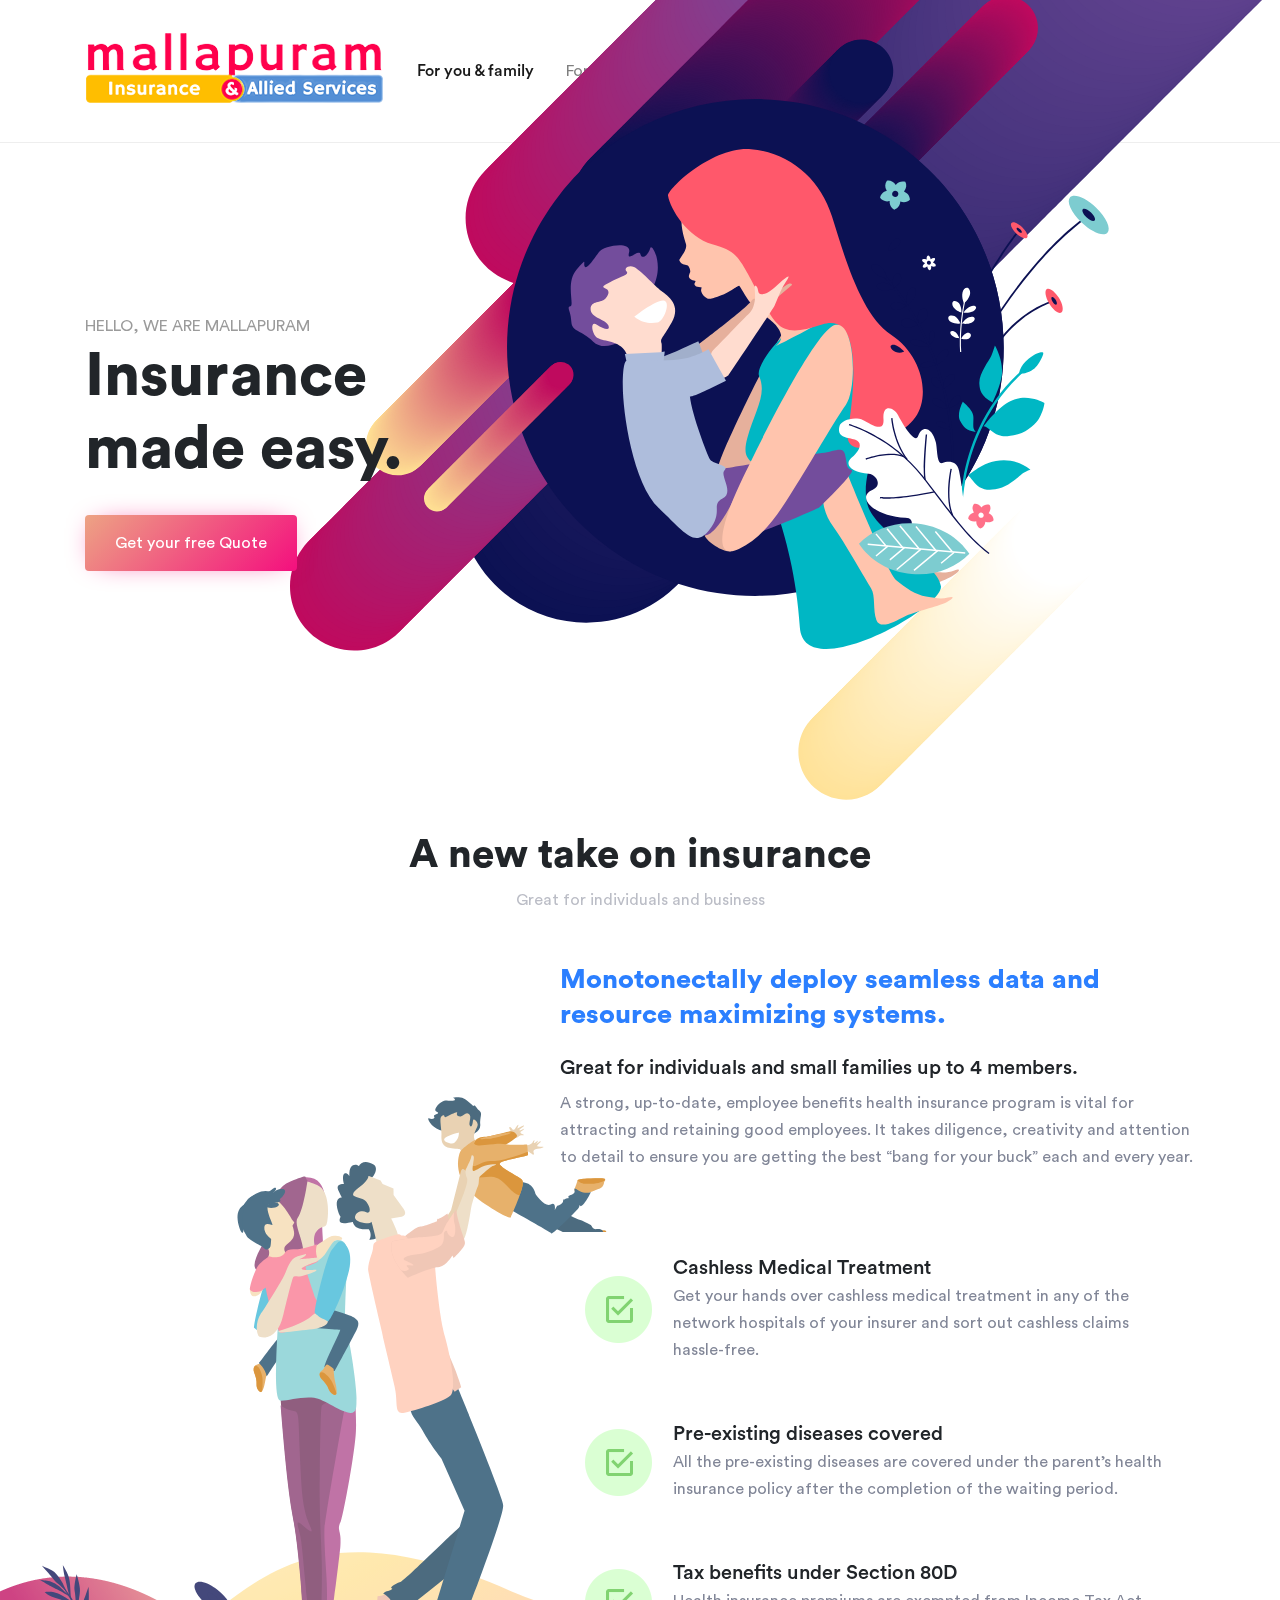
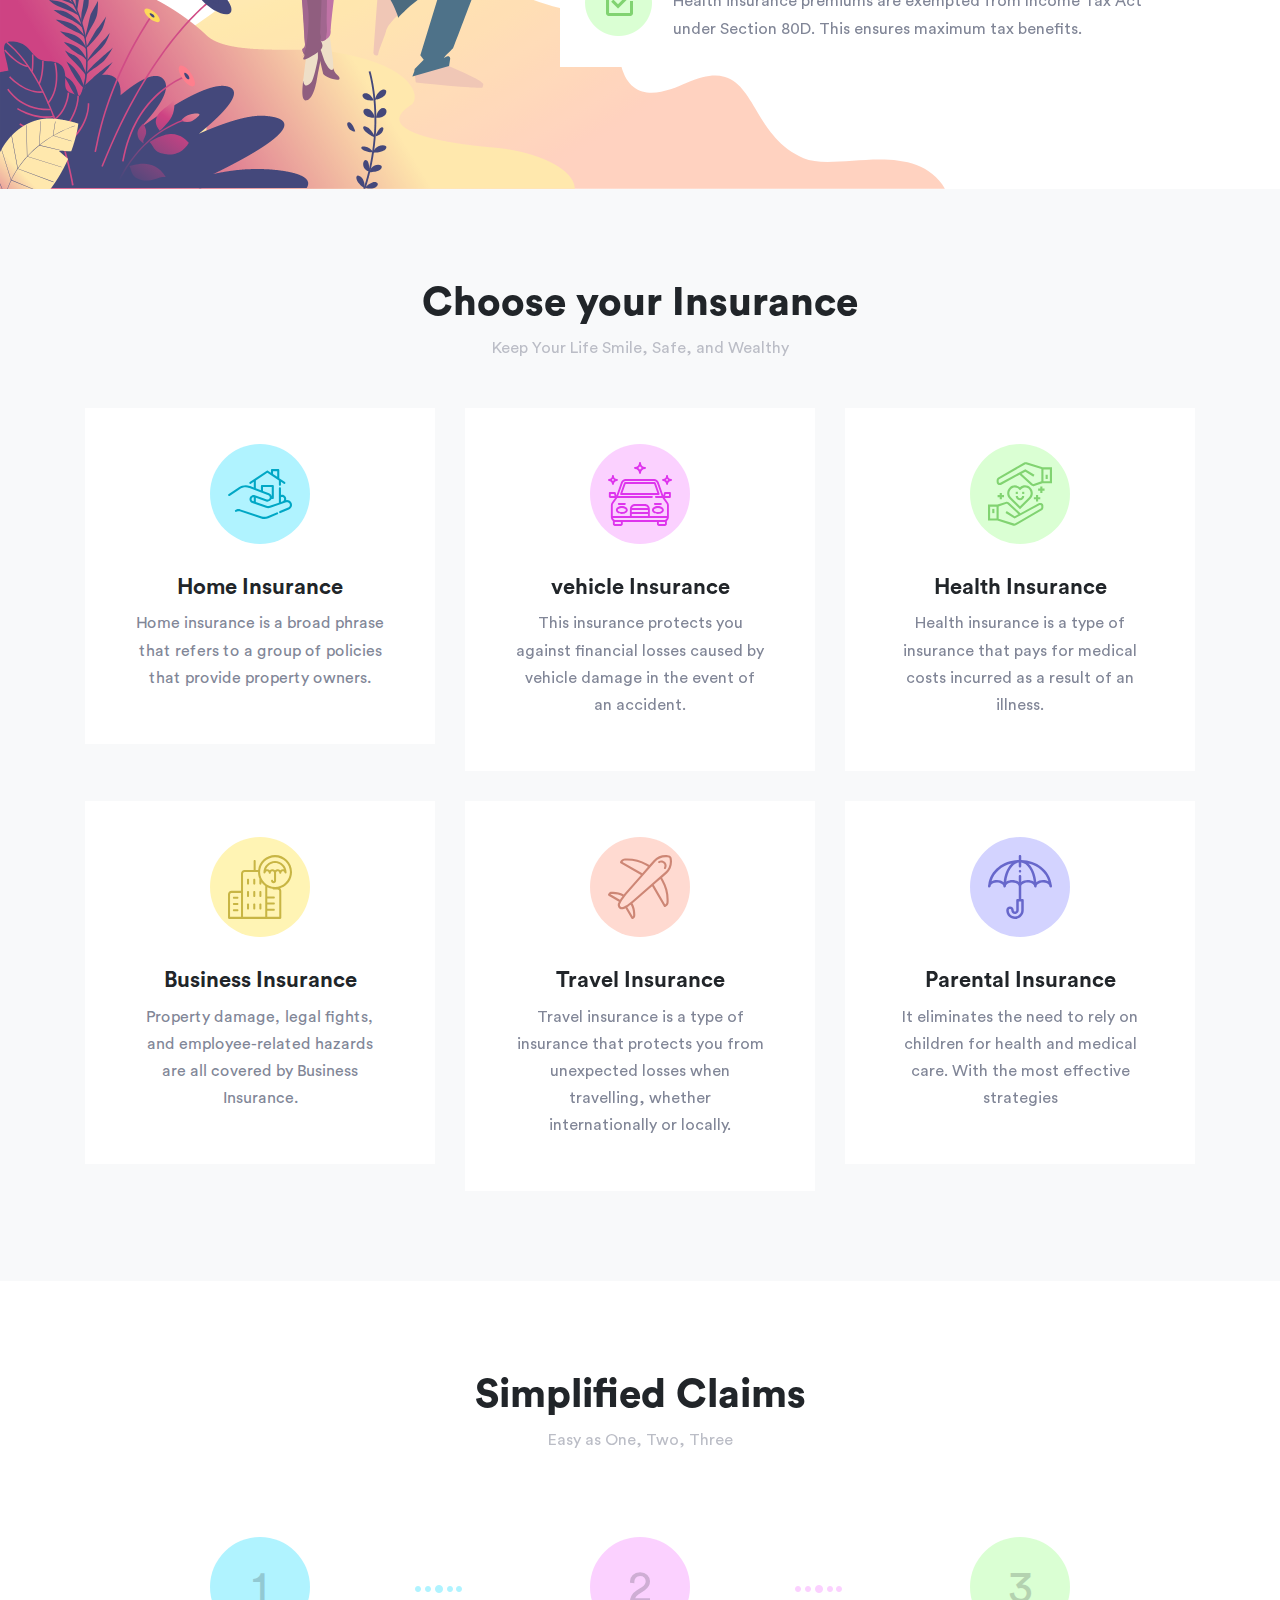
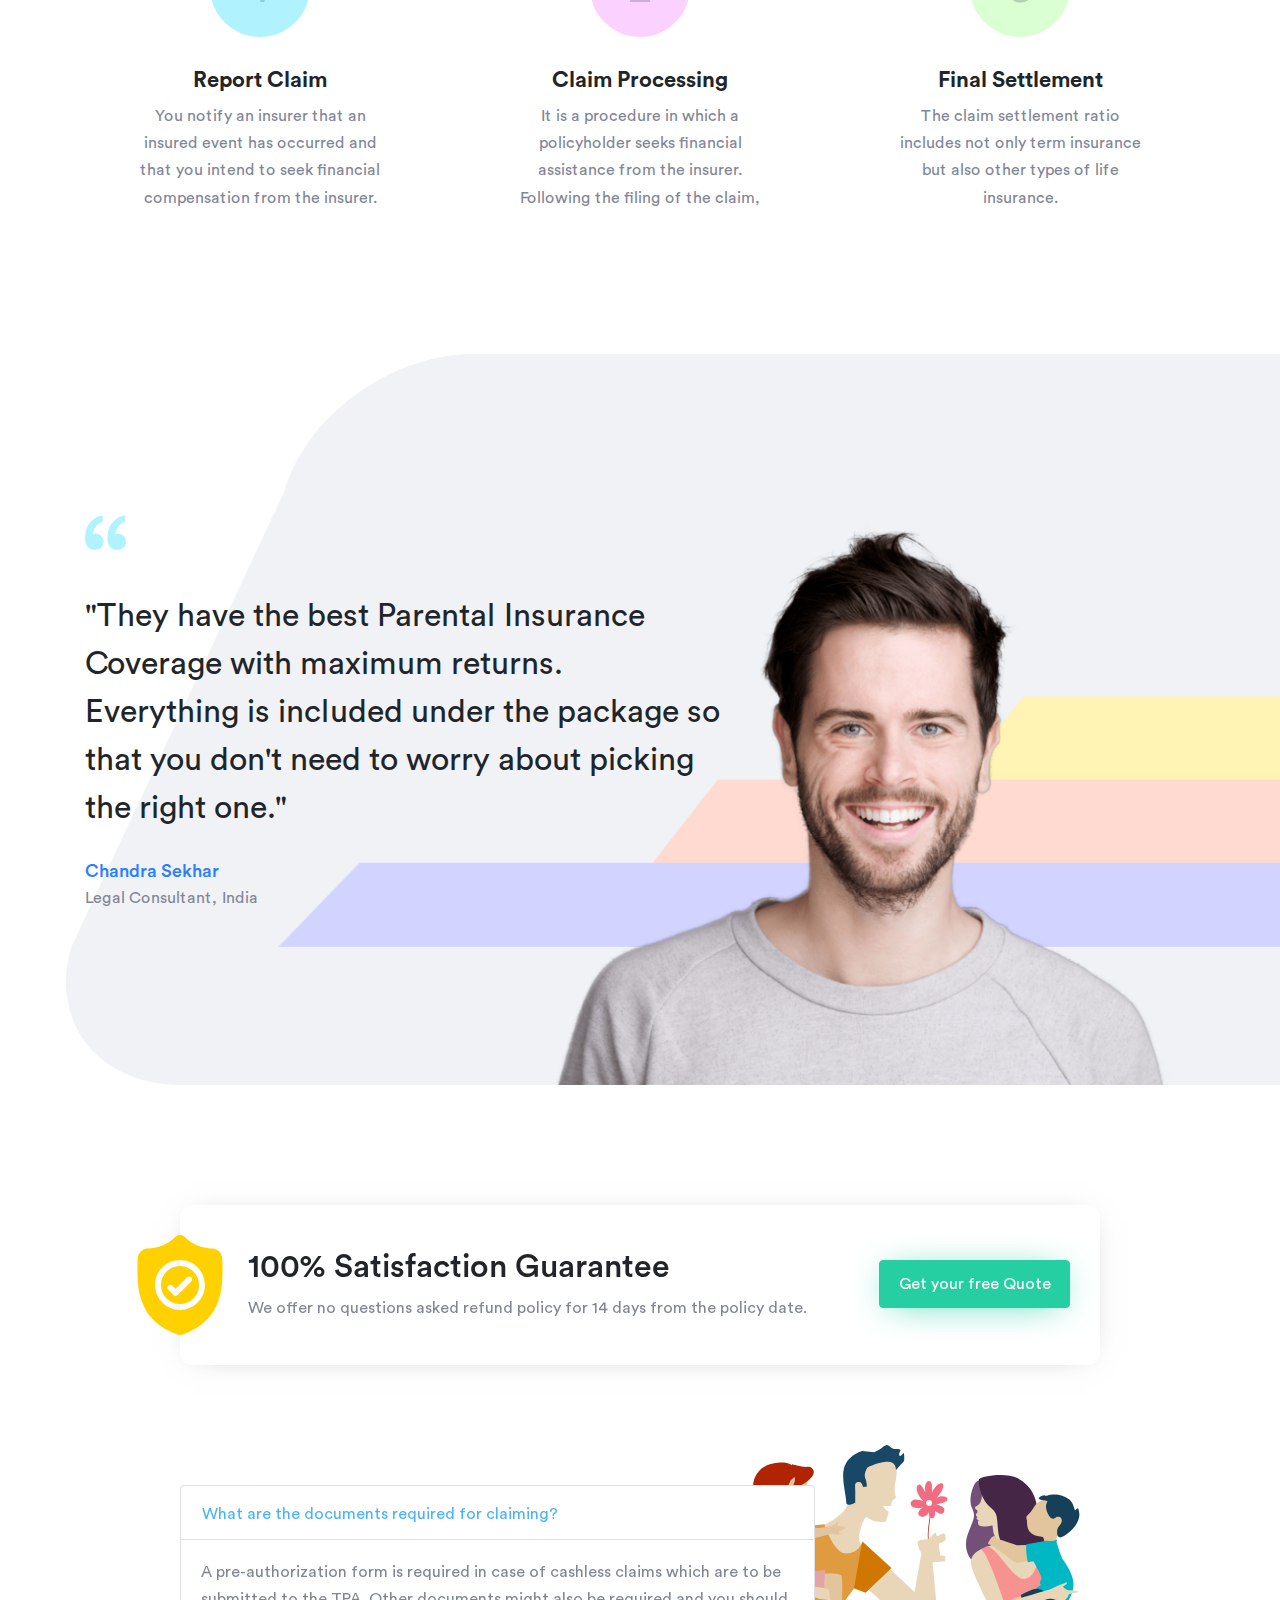
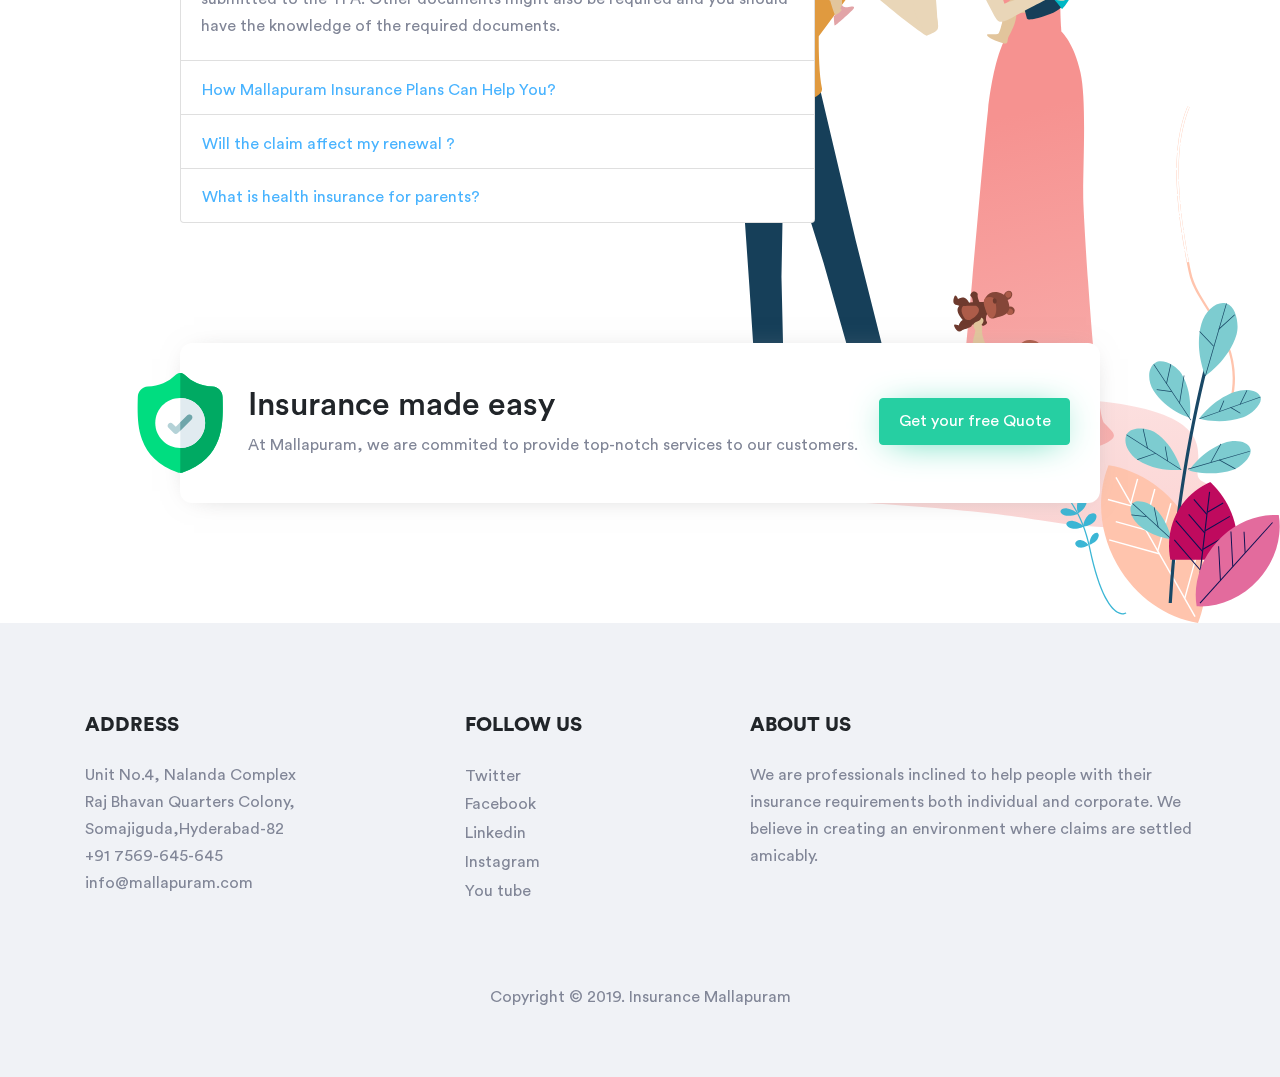
==== index.html @ 267598f4 "change the index name" ====
<!doctype html>
<html lang="en">

<head>
    <!-- Required meta tags -->
    <meta charset="utf-8">
    <meta name="viewport" content="width=device-width, initial-scale=1, shrink-to-fit=no">
    <title>mallapuram Insurance & Allied Services</title>
    <!-- OpenGraph SEO meta tags -->
    <meta content="FinCorp is a Finance, marketing & Insurance Landing Page Template" name="description">
    <meta content="fincorp, landing, template, clean, minimal, light, dark, finance, marketing, insurance" name="keywords">
    <!-- <meta content="images/banner.jpg" property="og:image"> -->
    <meta content="FinCorp - Finance, marketing & Insurance Landing Page Template<" property="og:title">
    <meta content="website" property="og:type">

    <!-- Bootstrap CSS -->
    <link rel="stylesheet" href="css/bootstrap.min.css">
    <!-- Font awesome CSS -->
    <link rel="stylesheet" href="css/all.css">
    <!-- Circular-std CSS -->
    <link rel="stylesheet" href="css/circular-std.css">
    <!-- Style CSS -->
    <link rel="stylesheet" href="css/style.css">

</head>

<body>
    <!--==================== HEADER ====================-->
    <header>
        <!-- Navbar -->
        <div class="nav-menu">
            <div class="container">
                <div class="row">
                    <div class="col-md-12">
                        <nav class="navbar navbar-expand-lg navbar-light">
                            <a class="navbar-brand" href="#"><img src="images/logo.png" alt="#"></a>
                            <button class="navbar-toggler" type="button" data-toggle="collapse" data-target="#navbarSupportedContent"
                                aria-controls="navbarSupportedContent" aria-expanded="false" aria-label="Toggle navigation">
                                <i class="fas fa-bars"></i>
                                <!--  <span class="navbar-toggler-icon"></span> -->
                            </button>
                            <div class="collapse navbar-collapse" id="navbarSupportedContent">
                                <ul class="navbar-nav mr-auto">
                                    <li class="nav-item active">
                                        <a class="nav-link" href="#">For you & family <span class="sr-only">(current)</span></a>
                                    </li>
                                    <li class="nav-item">
                                        <a class="nav-link" href="#" tabindex="-1" aria-disabled="true">For
                                            Business</a>
                                    </li>
                                </ul>
                            </div>
                        </nav>
                    </div>
                </div>
            </div>
        </div>
        <div class="banner-img">
            <img src="images/banner-illustration.svg" class="img-fluid" alt="#">

            <!-- Main Title -->
            <div class="main-title">
                <div class="container">
                    <div class="row">
                        <div class="col-md-6 col-lg-5">
                            <div class="hero-title">
                                <p>Hello, We are Mallapuram</p>
                                <h1>Insurance<br>
                                    made easy.</h1>
                                <a href="#" data-toggle="modal" data-target="#contactmodal" class="btn btn-danger">Get
                                    your free Quote</a>
                            </div>
                        </div>
                    </div>
                </div>
            </div>
            <!--// Main Title -->
        </div>
        <!--// Navbar -->

        <!--  Contact Modal gsjg-->
        <div class="modal fade" id="contactmodal" tabindex="-1" role="dialog" aria-labelledby="phpcontactform"
            aria-hidden="true">
            <div class="modal-dialog modal-dialog-centered modal-dialog-zoom" role="document">
                <div class="modal-content">

                    <div class="modal-body">

                        <button type="button" class="close" data-dismiss="modal" aria-label="Close">
                            <span aria-hidden="true">×</span>
                        </button>

                        <form class="quote-form" action="php/contact.php" method="post" id="phpcontactform">
                            <h5 class="text-center mt-3 mb-4">Get a Free Quote!</h5>
                            <div class="form-group">
                                <div class="row">
                                    <div class="col-sm-6"> <input type="text" class="form-control" id="first_name" name="first_name"
                                            placeholder="First Name*" required> </div>
                                    <div class="col-sm-6"> <input type="text" class="form-control" id="last_name" name="last_name"
                                            placeholder="Last Name*" required> </div>
                                </div>
                            </div>
                            <div class="form-group">
                                <input type="email" class="form-control" id="email" name="email" placeholder="Email Address*"
                                    required>
                            </div>
                            <div class="form-group">
                                <input type="text" class="form-control" id="phone" name="phone" placeholder="Phone*"
                                    required>
                            </div>
                            <div class="form-group">
                                <input type="text" class="form-control" id="pac-input" name="address" placeholder="Address*"
                                    required>
                            </div>
                            <button type="submit" class="btn btn-danger w-100" id="js-contact-btn"><strong>
                                    Get Free Quote
                                </strong> </button>
                            <div id="js-contact-result" data-success-msg="Success, We will get back to you soon"
                                data-error-msg="Oops! Something went wrong"></div>

                        </form>


                    </div>

                </div>
            </div>
        </div>
        <!--  // Contact Modal -->
        <!--==================== NEW INSURANCE ====================-->
        <div class="space bg-image">
            <div class="container">
                <div class="row">
                    <div class="col-md-12">
                        <div class="center-title">
                            <h2>A new take on insurance</h2>
                            <p>Great for individuals and business</p>
                        </div>
                    </div>
                </div>
                <div class="row">
                    <div class="col-md-12 col-lg-7 ml-auto">
                        <div class="insurance-title_wrap">
                            <h5>Monotonectally deploy seamless data and resource maximizing systems. </h5>
                            <h6>Great for individuals and small families up to 4 members.</h6>
                            <p class="insurance-para">A strong, up-to-date, employee benefits health insurance program
                                is vital for attracting and retaining good employees. It takes diligence, creativity
                                and attention to detail to ensure you are getting the best “bang for your buck” each
                                and every year.</p>
                            <div class="insurance-type d-flex align-items-center">
                                <img src="images/tick.png" alt="#">
                                <div class="insurance-type_title">
                                    <h6>Cashless Medical Treatment</h6>
                                    <p>Get your hands over cashless medical treatment in any of the network hospitals of your insurer and sort out cashless claims hassle-free.</p>
                                </div>
                            </div>
                            <div class="insurance-type d-flex align-items-center">
                                <img src="images/tick.png" alt="#">
                                <div class="insurance-type_title">
                                    <h6>Pre-existing diseases covered</h6>
                                    <p>All the pre-existing diseases are covered under the parent’s health insurance policy after the completion of the waiting period.</p>
                                </div>
                            </div>
                            <div class="insurance-type d-flex align-items-center">
                                <img src="images/tick.png" alt="#">
                                <div class="insurance-type_title">
                                    <h6>Tax benefits under Section 80D</h6>
                                    <p>Health insurance premiums are exempted from Income Tax Act under Section 80D. This ensures maximum tax benefits.</p>
                                </div>
                            </div>
                        </div>
                    </div>
                </div>
            </div>
            <div class="banner-img-2">
                <img src="images/health-family-illustration.svg" width="978" class="img-fluid" alt="#">
            </div>
        </div>
        <!--//END NEW INSURANCE -->
    </header>
    <!--//END HEADER -->
    <!--==================== CHOOSE YOUR INSURANCE ====================-->
    <section class="space bg-light">
        <div class="container">
            <div class="row">
                <div class="col-md-12">
                    <div class="center-title">
                        <h2>Choose your Insurance</h2>
                        <p>Keep Your Life Smile, Safe, and Wealthy</p>
                    </div>
                </div>
            </div>
            <div class="row">
                <div class="col-md-6 col-lg-4">
                    <div class="item-box">
                        <div class="item-icon color1">
                            <img src="images/home-insurance.svg" class="img-fluid" alt="#">
                        </div>
                        <h6>Home Insurance</h6>
                        <p>Home insurance is a broad phrase that refers to a group of policies that provide property owners.</p>
                    </div>
                </div>
                <div class="col-md-6 col-lg-4">
                    <div class="item-box">
                        <div class="item-icon color2">
                            <img src="images/car-insurance.svg" class="img-fluid" alt="#">
                        </div>
                        <h6>vehicle Insurance</h6>
                        <p>This insurance protects you against financial losses caused by vehicle damage in the event of an accident.</p>
                    </div>
                </div>
                <div class="col-md-6 col-lg-4">
                    <div class="item-box">
                        <div class="item-icon color3">
                            <img src="images/life-insurance.svg" class="img-fluid" alt="#">
                        </div>
                        <h6>Health Insurance</h6>
                        <p>Health insurance is a type of insurance that pays for medical costs incurred as a result of an illness.</p>
                    </div>
                </div>
                <div class="col-md-6 col-lg-4">
                    <div class="item-box">
                        <div class="item-icon color4">
                            <img src="images/business-insurance.svg" class="img-fluid" alt="#">
                        </div>
                        <h6>Business Insurance</h6>
                        <p>Property damage, legal fights, and employee-related hazards are all covered by Business Insurance.</p>
                    </div>
                </div>
                <div class="col-md-6 col-lg-4">
                    <div class="item-box">
                        <div class="item-icon color5">
                            <img src="images/travel-insurance.svg" class="img-fluid" alt="#">
                        </div>
                        <h6>Travel Insurance</h6>
                        <p>Travel insurance is a type of insurance that protects you from unexpected losses when travelling, whether internationally or locally.</p>
                    </div>
                </div>
                <div class="col-md-6 col-lg-4">
                    <div class="item-box">
                        <div class="item-icon color6">
                            <img src="images/other-insurance.svg" class="img-fluid" alt="#">
                        </div>
                        <h6>Parental Insurance</h6>
                        <p>It eliminates the need to rely on children for health and medical care. With the most effective strategies</p>
                    </div>
                </div>
            </div>
        </div>
    </section>
    <!--// END CHOOSE YOUR INSURANCE -->
    <!--==================== EASY CLAIMS ====================-->
    <section class="space">
        <div class="container">
            <div class="row">
                <div class="col-md-12">
                    <div class="center-title">
                        <h2>Simplified Claims</h2>
                        <p>Easy as One, Two, Three</p>
                    </div>
                </div>
            </div>
            <div class="row">
                <div class="col-md-12 col-lg-4">
                    <div class="item-box howit-block">
                        <div class="item-icon color1">
                            <span>1</span>
                        </div>
                        <h6>Report Claim</h6>
                        <p>You notify an insurer that an insured event has occurred and that you intend to seek financial compensation from the insurer.</p>
                    </div>
                </div>
                <div class="col-md-12 col-lg-4">
                    <div class="item-box howit-block_af">
                        <div class="item-icon color2">
                            <span>2</span>
                        </div>
                        <h6>Claim Processing</h6>
                        <p>It is a procedure in which a policyholder seeks financial assistance from the insurer. Following the filing of the claim,</p>
                    </div>
                </div>
                <div class="col-md-12 col-lg-4">
                    <div class="item-box">
                        <div class="item-icon color3">
                            <span>3</span>
                        </div>
                        <h6>Final Settlement</h6>
                        <p>The claim settlement ratio includes not only term insurance but also other types of life insurance.</p>
                    </div>
                </div>
            </div>
        </div>
    </section>
    <!--// END EASY CLAIMS -->
    <!--==================== TESTIMONIAL ====================-->
    <section class="testimonial">
        <div class="container">
            <div class="row d-flex">
                <div class="col-md-12 col-lg-7 align-items-center">
                    <div class="testi-content_block">
                        <img src="images/quote.png" class="img-fluid" alt="#">
                        <h3>"They have the best Parental Insurance Coverage with maximum returns. Everything is included under the package so that you don't need to worry about picking the right one."</h3>
                        <span>Chandra Sekhar</span>
                        <p>Legal Consultant, India</p>
                    </div>
                </div>
                <!-- <div class="col-md-12 col-lg-5 align-items-baseline">
    <div class="testi-img_wrap">
        <img src="images/testi-img.png" class="img-fluid" alt="#">
    </div>
</div> -->
            </div>
        </div>
        <div class="testi-img_wrap">
            <img src="images/testi-img.png" class="img-fluid" alt="#" width="650">
        </div>
        <!-- <div class="bg-img3"><img src="images/bg-image3.png" class="img-fluid" alt="#"></div> -->
    </section>
    <!--//END TESTIMONIAL -->
    <!--==================== ADD ====================-->
    <section class="add-section clearfix">
        <div class="container">
            <div class="row justify-content-center">
                <div class="col-md-10">
                    <div class="add-box">
                        <img src="images/shield-yellow.svg" class="img-fluid shield" alt="#">
                        <div class="add-content">
                            <h3> 100% Satisfaction Guarantee</h3>
                            <p>We offer no questions asked refund policy for 14 days from the policy date.</p>
                        </div>
                        <div class="add-btn">
                            <a href="#" data-toggle="modal" data-target="#contactmodal" class="btn btn-success">Get
                                your free Quote</a>
                        </div>
                    </div>
                </div>
            </div>
        </div>
    </section>
    <!--//END ADD -->
    <!--==================== PRICING ====================-->
   <!-- <section class="pricing">
        <div class="container">
            <div class="row">
                <div class="col-md-12">
                    <div class="center-title">
                        <h2>Honest Pricing</h2>
                        <p>Simple & honest pricing. No hidden fees. </p>
                    </div>
                </div>
            </div>
            <div class="row pricing-wrap">
                <div class="col-md-4">
                    <div class="row">
                        <div class="pricing-block">
                            <h6 class="primary">BASIC</h6>
                            <div class="pricing-high">
                                <div class="pricing-icon color3">
                                    <h2><span>$</span>9</h2>
                                </div>
                            </div>
                            <div class="pricing-text">
                                <i class="fas fa-check"></i>
                                <p>Rapidiously strategize value</p>
                            </div>
                            <div class="pricing-text">
                                <i class="fas fa-check"></i>
                                <p>Progressively visualize leadership </p>
                            </div>
                            <div class="pricing-text">
                                <i class="fas fa-check"></i>
                                <p>Equity invested supply chains. </p>
                            </div>
                            <div class="add-btn pricing-btn_wrap">
                                <a href="#" class="btn btn-success">Choose Plan</a>
                            </div>
                        </div>
                    </div>
                </div>
                <div class="col-md-4">
                    <div class="row">
                        <div class="pricing-block pricing-block_middle">
                            <h6 class="secondary">PROFESSIONAL</h6>
                            <span class="save-price">Save 20%</span>
                            <div class="star-middle">
                                <i class="fas fa-star"></i>
                            </div>
                            <div class="pricing-high">
                                <div class="pricing-icon color7">
                                    <h2><span>$</span>19</h2>
                                </div>
                            </div>
                            <div class="pricing-text">
                                <i class="fas fa-check"></i>
                                <p>Rapidiously strategize value</p>
                            </div>
                            <div class="pricing-text">
                                <i class="fas fa-check"></i>
                                <p>Progressively visualize leadership </p>
                            </div>
                            <div class="pricing-text">
                                <i class="fas fa-check"></i>
                                <p>Equity invested supply chains</p>
                            </div>
                            <div class="pricing-text">
                                <i class="fas fa-check"></i>
                                <p>Proactively leverage</p>
                            </div>
                            <div class="add-btn pricing-btn_wrap">
                                <a href="#" class="btn btn-warning">Choose Plan</a>
                            </div>
                        </div>
                    </div>
                </div>
                <div class="col-md-4">
                    <div class="row">
                        <div class="pricing-block">
                            <h6 class="tertiary">PREMIUM</h6>
                            <div class="pricing-high">
                                <div class="pricing-icon color1">
                                    <h2><span>$</span>49</h2>
                                </div>
                            </div>
                            <div class="pricing-text">
                                <i class="fas fa-check"></i>
                                <p>Rapidiously strategize value</p>
                            </div>
                            <div class="pricing-text">
                                <i class="fas fa-check"></i>
                                <p>Progressively visualize leadership </p>
                            </div>
                            <div class="pricing-text">
                                <i class="fas fa-check"></i>
                                <p>Equity invested supply chains. </p>
                            </div>
                            <div class="add-btn pricing-btn_wrap">
                                <a href="#" class="btn btn-primary">Choose Plan</a>
                            </div>
                        </div>
                    </div>
                </div>
            </div>
            <div class="row">
                <div class="col-md-12">
                    <div class="pricing-bottom_text">
                        <p>*Prices shown per month if paid annually</p>
                    </div>
                </div>
            </div>
        </div>
        <div class="pricing-bg">
            <img src="images/bg-image4.png" class="img-fluid" alt="#">
        </div>
    </section>-->
    <!--//END PRICING -->
    <!--==================== COLLAPSE ====================-->
    <section class="collapse-set">
        <div class="container">
            <div class="row">
                <div class="col-md-10 col-lg-7 offset-md-1">
                    <div class="accordion" id="accordionExample">
                        <div class="card">
                            <div class="card-header" id="headingOne">
                                <h2 class="mb-0">
                                    <button class="btn btn-link" type="button" data-toggle="collapse" data-target="#collapseOne"
                                        aria-expanded="true" aria-controls="collapseOne">
                                        What are the documents required for claiming?
                                    </button>
                                </h2>
                            </div>
                            <div id="collapseOne" class="collapse show" aria-labelledby="headingOne" data-parent="#accordionExample">
                                <p class="card-body">
                                    A pre-authorization form is required in case of cashless claims which are to be
                                    submitted to the TPA. Other documents might also be required and you should have
                                    the knowledge of the required documents.
                                </p>
                            </div>
                        </div>
                        <div class="card">
                            <div class="card-header" id="headingTwo">
                                <h2 class="mb-0">
                                    <button class="btn btn-link collapsed" type="button" data-toggle="collapse"
                                        data-target="#collapseTwo" aria-expanded="false" aria-controls="collapseTwo">
                                        How Mallapuram Insurance Plans Can Help You?
                                    </button>
                                </h2>
                            </div>
                            <div id="collapseTwo" class="collapse" aria-labelledby="headingTwo" data-parent="#accordionExample">
                                <p class="card-body">
                                    Choosing the Best Health Insurance Policy Benefits, creating awareness about the major challenges in Claims Processing and providing the best claim Processing Support at the time of claim., etc.
                                </p>
                            </div>
                        </div>
                        <div class="card">
                            <div class="card-header" id="headingThree">
                                <h2 class="mb-0">
                                    <button class="btn btn-link collapsed" type="button" data-toggle="collapse"
                                        data-target="#collapseThree" aria-expanded="false" aria-controls="collapseThree">
                                        Will the claim affect my renewal ?
                                    </button>
                                </h2>
                            </div>
                            <div id="collapseThree" class="collapse" aria-labelledby="headingThree" data-parent="#accordionExample">
                                <p class="card-body">
                                    In case, you file a claim for any kind of damages during the insured period at renewal, you will lose all the NCB that you have accrued over the years.
                                </p>
                            </div>
                        </div>
                        <div class="card">
                            <div class="card-header" id="headingFour">
                                <h2 class="mb-0">
                                    <button class="btn btn-link collapsed" type="button" data-toggle="collapse"
                                        data-target="#collapseFour" aria-expanded="false" aria-controls="collapseFour">
                                        What is health insurance for parents?
                                    </button>
                                </h2>
                            </div>
                            <div id="collapseFour" class="collapse" aria-labelledby="headingFour" data-parent="#accordionExample">
                                <p class="card-body">
                                    Parental Health Insurance is a separate health cover for aging parents. It comes with benefits like daycare treatment, cashless hospitalization, etc.
                                </p>
                            </div>
                        </div>
                    </div>
                </div>
            </div>
        </div>
    </section>
    <!--//END COLLAPSE -->
    <!--==================== ADD ====================-->
    <section class="add-section clearfix collapse-wrap">
        <div class="container">
            <div class="row justify-content-center">
                <div class="col-md-10">
                    <div class="add-box">
                        <img src="images/shield-green.svg" class="img-fluid shield" alt="#">
                        <div class="add-content">
                            <h3> Insurance made easy</h3>
                            <p>At Mallapuram, we are commited to provide top-notch services to our customers.</p>
                        </div>
                        <div class="add-btn">
                            <a href="#" data-toggle="modal" data-target="#contactmodal" class="btn btn-success">Get
                                your free Quote</a>
                        </div>
                    </div>
                </div>
            </div>
        </div>
        <div class="pricing-bg02">
            <img src="images/family-illustration.svg" width="569" class="img-fluid" alt="#">
        </div>
    </section>
    <!--//END ADD -->
    <div>
        <div class="container">
            <div class="row">
                <div class="col-md-12">
                    <div class="responsive-bg">
                        <img src="images/family-illustration.svg" width="569" class="img-fluid" alt="#">
                    </div>
                </div>
            </div>
        </div>
    </div>
    <!--==================== FOOTER ====================-->
    <footer>
        <div class="container">
            <div class="row">
                <div class="col-md-4">
                    <div class="footer-title">
                        <h6>ADDRESS</h6>
                        <p>Unit No.4, Nalanda Complex<br>
                            Raj Bhavan Quarters Colony,<br>
                            Somajiguda,Hyderabad-82<br>
                            +91 7569-645-645<br>
                            info@mallapuram.com</p>
                    </div>
                </div>
                <div class="col-md-3">
                    <div class="footer-title">
                        <h6>FOLLOW US</h6>
                        <ul>
                            <li><a href="https://twitter.com/mallapurammias">Twitter</a></li>
                            <li><a href="https://www.facebook.com/mallapuraminsurance/">Facebook</a></li>
                            <li><a href="https://www.linkedin.com/company/mallapuram-insurance-allied-services/?originalSubdomain=in">Linkedin</a></li>
                            <li><a href="https://www.instagram.com/mallapuraminsurance/">Instagram</a></li>
                            <li><a href="https://www.youtube.com/channel/UCKSyvTshKdWouoWpxbN1xrw">You tube</a></li>
                        </ul>
                    </div>
                </div>
                <div class="col-md-5">
                    <div class="footer-title">
                        <h6>ABOUT US</h6>
                        <p>We are professionals inclined to help people with their insurance requirements both individual and corporate. We believe in creating an environment where claims are settled amicably. </p>
                    </div>
                </div>
            </div>
            <div class="row">
                <div class="col-md-12">
                    <div class="copyright">
                        <p>Copyright © 2019. Insurance Mallapuram</p>
                    </div>
                </div>
            </div>
        </div>
    </footer>
    <!--//END FOOTER -->
    <!--  JavaScript -->
    <!-- jQuery first, then Popper.js, then Bootstrap JS -->
    <script src="js/jquery-3.4.1.min.js"></script>
    <script src="js/popper.min.js"></script>
    <script src="js/bootstrap.min.js"></script>
    <!-- Contact js -->
    <script src="js/validate.js"></script>
    <script src="js/contact.js"></script>
</body>

</html>
---- css/circular-std.css ----
/* CircularStd @font-face kit */
@font-face {
  font-family: 'CircularStd';
  src: url('../fonts/CircularStd-Black.eot');
  src: url('../fonts/CircularStd-Black.eot?#iefix') format('embedded-opentype'), url('../fonts/CircularStd-Black.woff') format('woff'), url('../fonts/CircularStd-Black.ttf') format('truetype'), url('../fonts/CircularStd-Black.svg#bcc26993292869431e54c666aafa8fcd') format('svg');
  font-weight: 800;
  font-style: normal;
}
@font-face {
  font-family: 'CircularStd';
  src: url('../fonts/CircularStd-BlackItalic.eot');
  src: url('../fonts/CircularStd-BlackItalic.eot?#iefix') format('embedded-opentype'), url('../fonts/CircularStd-BlackItalic.woff') format('woff'), url('../fonts/CircularStd-BlackItalic.ttf') format('truetype'), url('../fonts/CircularStd-BlackItalic.svg#bcc26993292869431e54c666aafa8fcd') format('svg');
  font-weight: 800;
  font-style: italic;
}
@font-face {
  font-family: 'CircularStd';
  src: url('../fonts/CircularStd-Bold.eot');
  src: url('../fonts/CircularStd-Bold.eot?#iefix') format('embedded-opentype'), url('../fonts/CircularStd-Bold.woff') format('woff'), url('../fonts/CircularStd-Bold.ttf') format('truetype'), url('../fonts/CircularStd-Bold.svg#bcc26993292869431e54c666aafa8fcd') format('svg');
  font-weight: 600;
  font-style: normal;
}
@font-face {
  font-family: 'CircularStd';
  src: url('../fonts/CircularStd-BoldItalic.eot');
  src: url('../fonts/CircularStd-BoldItalic.eot?#iefix') format('embedded-opentype'), url('../fonts/CircularStd-BoldItalic.woff') format('woff'), url('../fonts/CircularStd-BoldItalic.ttf') format('truetype'), url('../fonts/CircularStd-BoldItalic.svg#bcc26993292869431e54c666aafa8fcd') format('svg');
  font-weight: 600;
  font-style: italic;
}
@font-face {
  font-family: 'CircularStd';
  src: url('../fonts/CircularStd-Medium.eot');
  src: url('../fonts/CircularStd-Medium.eot?#iefix') format('embedded-opentype'), url('../fonts/CircularStd-Medium.woff') format('woff'), url('../fonts/CircularStd-Medium.ttf') format('truetype'), url('../fonts/CircularStd-Medium.svg#bcc26993292869431e54c666aafa8fcd') format('svg');
  font-weight: 500;
  font-style: normal;
}
@font-face {
  font-family: 'CircularStd';
  src: url('../fonts/CircularStd-MediumItalic.eot');
  src: url('../fonts/CircularStd-MediumItalic.eot?#iefix') format('embedded-opentype'), url('../fonts/CircularStd-MediumItalic.woff') format('woff'), url('../fonts/CircularStd-MediumItalic.ttf') format('truetype'), url('../fonts/CircularStd-MediumItalic.svg#bcc26993292869431e54c666aafa8fcd') format('svg');
  font-weight: 500;
  font-style: italic;
}
@font-face {
  font-family: 'CircularStd';
  src: url('../fonts/CircularStd-Book.eot');
  src: url('../fonts/CircularStd-Book.eot?#iefix') format('embedded-opentype'), url('../fonts/CircularStd-Book.woff') format('woff'), url('../fonts/CircularStd-Book.ttf') format('truetype'), url('../fonts/CircularStd-Book.svg#bcc26993292869431e54c666aafa8fcd') format('svg');
  font-weight: 400;
  font-style: normal;
}
@font-face {
  font-family: 'CircularStd';
  src: url('../fonts/CircularStd-BookItalic.eot');
  src: url('../fonts/CircularStd-BookItalic.eot?#iefix') format('embedded-opentype'), url('../fonts/CircularStd-BookItalic.woff') format('woff'), url('../fonts/CircularStd-BookItalic.ttf') format('truetype'), url('../fonts/CircularStd-BookItalic.svg#bcc26993292869431e54c666aafa8fcd') format('svg');
  font-weight: 400;
  font-style: italic;
}
---- css/style.css ----
@charset "UTF-8";
/*!

Style   : FinCorp CSS
Version : 1.0
Author  : Surjith S M
URI     : http://themeforest.net/user/surjithctly

Copyright © All rights Reserved
Surjith S M / @surjithctly


TABLE OF CONTENTS
------------------------------

    • Global Styles
    • Header
    • Overview
    • Features
    • How to Steps
    • Testimonials
    • Pricing
    • FAQ
    • Footer
        
---------------------------------------------------
Note:  If possible, Please edit the SASS Files and
        use a compiling tool to generate this css.
---------------------------------------------------
*/
/* ==========================================================================
   Global Styles
   ========================================================================== */
body {
  font-family: CircularStd; }

h1 {
  font-size: 61px;
  font-weight: 700; }

h2 {
  font-size: 40px;
  font-weight: 700; }

h3 {
  font-size: 32px; }

h4 {
  font-size: 30px; }

h5 {
  font-size: 27px; }

p {
  font-size: 16px;
  color: #818697;
  line-height: 1.7; }

@media (max-width: 992px) {
  h1 {
    font-size: 50px;
    line-height: 1.1; }
  h2 {
    font-size: 35px;
    line-height: 1; }
  h3 {
    font-size: 28px; }
  h4 {
    font-size: 25px; }
  h5 {
    font-size: 20px; }
  p {
    line-height: 1.5; } }

.space {
  padding: 90px 0; }
  @media (max-width: 992px) {
    .space {
      padding: 40px 0; } }

.form-control {
  height: calc(2em + .75rem + 2px); }

.alert {
  padding: 0.55rem 1.25rem; }

.alert-success {
  background-color: #e2ffe9;
  border-color: #d3ffdd; }

.alert-danger {
  background-color: #fff1f2;
  border-color: #f3dee0; }

/* ==========================================================================
   Header
   ========================================================================== */
header {
  position: relative;
  overflow: hidden; }

.nav-menu {
  border-bottom: 1px solid #eee; }
  @media (max-width: 992px) {
    .nav-menu {
      border-bottom: 0; } }

.navbar {
  padding: 1rem 0; }

.navbar-light .navbar-nav .active > .nav-link {
  font-weight: 500; }

.main-title {
  position: relative;
  padding: 80px 0;
  z-index: 10; }
  @media (max-width: 992px) {
    .main-title {
      padding: 0;
      margin-top: -300px; } }

.main-title__alt {
  position: relative;
  padding: 80px 0;
  z-index: 10; }
  @media (max-width: 992px) {
    .main-title__alt {
      padding: 20px 0; } }

.header__bg {
  background: url("../images/insurance-header-bg.svg") right top no-repeat;
  background-size: contain;
  background-position: calc(50% + 300px) 50%; }
  @media (max-width: 1200px) {
    .header__bg {
      background-position: calc(50% + 200px) 50%; } }
  @media (max-width: 768px) {
    .header__bg {
      background: none; } }

.hero-title {
  padding: 90px 0;
  z-index: 999; }
  @media (max-width: 1200px) {
    .hero-title {
      padding: 0; } }
  .hero-title p {
    color: #9b9b9b;
    text-transform: uppercase;
    margin: 0; }

.banner-img img {
  position: relative;
  top: -280px;
  right: -50px;
  z-index: 0;
  text-align: right;
  min-width: 150%;
  max-height: 700px;
  z-index: -1; }
  @media (min-width: 992px) {
    .banner-img img {
      position: absolute;
      top: -260px;
      right: -190px;
      min-width: inherit;
      max-height: 900px;
      z-index: 0; } }
  @media (min-width: 1200px) {
    .banner-img img {
      top: -300px;
      right: -100px;
      max-height: 1100px; } }

.btn-danger {
  padding: 16px 30px;
  margin: 20px 0 0;
  background: #eda384;
  background: -moz-linear-gradient(-45deg, #eda384 0%, #f40f7e 100%);
  background: -webkit-gradient(left top, right bottom, color-stop(0%, #eda384), color-stop(100%, #f40f7e));
  background: -webkit-linear-gradient(-45deg, #eda384 0%, #f40f7e 100%);
  background: -o-linear-gradient(-45deg, #eda384 0%, #f40f7e 100%);
  background: -ms-linear-gradient(-45deg, #eda384 0%, #f40f7e 100%);
  background: -webkit-linear-gradient(315deg, #eda384 0%, #f40f7e 100%);
  background: -o-linear-gradient(315deg, #eda384 0%, #f40f7e 100%);
  background: linear-gradient(135deg, #eda384 0%, #f40f7e 100%);
  filter: progid:DXImageTransform.Microsoft.gradient(startColorstr='#eda384', endColorstr='#f40f7e', GradientType=1);
  -webkit-box-shadow: 0px 0px 29px -13px #f40f7c;
  box-shadow: 0px 0px 29px -13px #f40f7c;
  border: none;
  -webkit-transition: 0.3s;
  -o-transition: 0.3s;
  transition: 0.3s; }
  .btn-danger:hover {
    background: #eda384;
    background: -moz-linear-gradient(45deg, #eda384 0%, #f40f7e 100%);
    background: -webkit-gradient(left bottom, right top, color-stop(0%, #eda384), color-stop(100%, #f40f7e));
    background: -webkit-linear-gradient(45deg, #eda384 0%, #f40f7e 100%);
    background: -o-linear-gradient(45deg, #eda384 0%, #f40f7e 100%);
    background: -ms-linear-gradient(45deg, #eda384 0%, #f40f7e 100%);
    background: linear-gradient(45deg, #eda384 0%, #f40f7e 100%);
    filter: progid:DXImageTransform.Microsoft.gradient(startColorstr='#eda384', endColorstr='#f40f7e', GradientType=1);
    -webkit-transition: 0.3s;
    -o-transition: 0.3s;
    transition: 0.3s; }
  .btn-danger:focus {
    -webkit-box-shadow: none;
    box-shadow: none; }

.navbar-light .navbar-toggler {
  color: #fff;
  z-index: 999;
  border: none; }
  .navbar-light .navbar-toggler:focus {
    outline: none; }

/* ==========================================================================
   NEW INSURANCE
   ========================================================================== */
.bg-image {
  position: relative; }

.banner-img-2 {
  position: absolute;
  bottom: 0;
  left: 0;
  z-index: -1; }
  @media (max-width: 1200px) {
    .banner-img-2 {
      width: 75%; } }
  @media (max-width: 992px) {
    .banner-img-2 {
      width: 100%; } }
  .banner-img-2 img {
    -webkit-transform: rotateY(180deg);
    transform: rotateY(180deg); }

.center-title {
  text-align: center; }
  .center-title p {
    color: #bbbdc6; }

.insurance-title_wrap {
  padding: 32px 0; }
  @media (max-width: 992px) {
    .insurance-title_wrap {
      padding: 12px 0 39rem; } }
  @media (max-width: 768px) {
    .insurance-title_wrap {
      padding: 12px 0 28rem; } }
  @media (max-width: 576px) {
    .insurance-title_wrap {
      padding: 12px 0 23rem; } }
  @media (max-width: 480px) {
    .insurance-title_wrap {
      padding: 12px 0 16rem; } }
  .insurance-title_wrap h5 {
    color: #2b7fff;
    font-weight: 700;
    margin: 0 0 24px;
    line-height: 1.3; }
  .insurance-title_wrap h6 {
    font-size: 20px;
    margin: 0 0 10px; }

.insurance-para {
  margin: 0 0 60px; }

.insurance-type {
  margin: 10px 0 0;
  background: #fff;
  padding: 24px;
  -webkit-transition: 0.3s;
  -o-transition: 0.3s;
  transition: 0.3s; }
  .insurance-type img {
    float: left; }
  .insurance-type:hover {
    -webkit-box-shadow: 0px 0px 19px -15px black;
    box-shadow: 0px 0px 19px -15px black;
    -webkit-transition: 0.3s;
    -o-transition: 0.3s;
    transition: 0.3s; }

.insurance-type_title {
  margin-left: 20px; }
  .insurance-type_title h6 {
    margin: 0 0 3px; }
  .insurance-type_title p {
    margin: 0; }

/* ==========================================================================
   CHOOSE YOUR INSURANCE
   ========================================================================== */
.item-box {
  text-align: center;
  background: #fff;
  padding: 36px 50px;
  margin: 30px 0 0; }
  .item-box h6 {
    margin: 30px 0 10px;
    font-size: 22px;
    font-weight: 600; }

.item-icon {
  padding: 18px;
  border-radius: 50%;
  width: 100px;
  height: 100px;
  display: inline-block; }
  .item-icon svg {
    width: 60px;
    height: 60px; }
  .item-icon span {
    font-size: 45px;
    opacity: 0.2; }

.color1 {
  background: #b0f3ff; }

.color2 {
  background: #fbd1ff; }

.color3 {
  background: #daffd3; }

.color4 {
  background: #fff4b4; }

.color5 {
  background: #ffdad1; }

.color6 {
  background: #d3d3ff; }

.color7 {
  background: #ffae8c;
  color: #fff; }

.primary {
  color: #26cfa2; }

.secondary {
  color: #ffae8c; }

.tertiary {
  color: #438aff; }

/* ==========================================================================
   EASY CLAIMS
   ========================================================================== */
.howit-block {
  position: relative; }
  .howit-block:after {
    position: absolute;
    content: "";
    background: url(../images/after-blue.png) no-repeat;
    width: 50px;
    height: 10px;
    right: -29px;
    top: 23%; }
    @media (max-width: 992px) {
      .howit-block:after {
        display: none; } }

.howit-block_af {
  position: relative; }
  .howit-block_af:after {
    position: absolute;
    content: "";
    background: url(../images/after-pink.png) no-repeat;
    width: 50px;
    height: 10px;
    right: -29px;
    top: 23%; }
    @media (max-width: 992px) {
      .howit-block_af:after {
        display: none; } }

/* ==========================================================================
   TESTIMONIAL
   ========================================================================== */
.testimonial {
  position: relative;
  background: url(../images/bg-image3.png) no-repeat right bottom;
  padding: 178px 0;
  z-index: -2;
  background-size: contain; }
  @media (max-width: 1400px) {
    .testimonial {
      padding: 157px 0; } }
  @media (max-width: 992px) {
    .testimonial {
      padding: 0; } }

.testi-img_wrap {
  width: 100%;
  text-align: right; }
  @media (min-width: 992px) {
    .testi-img_wrap {
      position: absolute;
      bottom: 0;
      right: 0;
      max-width: 60%; } }
  @media (min-width: 1200px) {
    .testi-img_wrap {
      max-width: 50%;
      right: 8%; } }

.bg-img3 {
  position: absolute;
  top: 0;
  right: 0;
  z-index: -1; }

.testi-content_block {
  z-index: 10; }
  .testi-content_block img {
    margin: 0 0 40px; }
  .testi-content_block h3 {
    font-weight: 400;
    line-height: 1.5;
    margin: 0 0 26px; }
    @media (max-width: 768px) {
      .testi-content_block h3 {
        font-size: 24px; } }
  .testi-content_block span {
    font-size: 18px;
    font-weight: 500;
    color: #2b7fff; }

/* ==========================================================================
   ADD
   ========================================================================== */
.add-section {
  padding: 120px 0; }
  @media (max-width: 992px) {
    .add-section {
      padding: 60px 0;
      text-align: center; } }

.add-box {
  -webkit-box-shadow: 0px 2px 28px -14px rgba(160, 158, 158, 0.75);
  box-shadow: 0px 2px 28px -14px rgba(160, 158, 158, 0.75);
  border-radius: 12px;
  padding: 30px;
  background: #fff; }

.shield {
  width: 100px;
  height: 100px;
  margin: 0 14px 0 -80px; }
  @media (max-width: 992px) {
    .shield {
      margin: 0 0 15px; } }

.add-content {
  display: inline-block;
  vertical-align: middle; }
  .add-content p {
    margin: 0; }

.add-btn {
  display: inline-block;
  float: right;
  vertical-align: middle;
  margin: 25px 0 0; }
  @media (max-width: 1200px) {
    .add-btn {
      float: none;
      margin: 0px 0 0 36px; } }
  @media (max-width: 992px) {
    .add-btn {
      margin: 15px 0 0 0; } }

.btn-success {
  background-color: #26cfa2;
  border-color: #26cfa2;
  padding: 0.675rem 1.15rem;
  -webkit-box-shadow: 0px 4px 37px -11px #26cfa2;
  box-shadow: 0px 4px 37px -11px #26cfa2; }
  .btn-success:hover {
    background-color: #1ab98f;
    border-color: #1ab98f; }
  .btn-success:focus {
    -webkit-box-shadow: none;
    box-shadow: none; }

.btn-danger {
  background-color: #ffae8c;
  border-color: #ffae8c; }
  .btn-danger:hover {
    background-color: #ffae8c;
    border-color: #ffae8c; }
  .btn-danger:focus {
    -webkit-box-shadow: none;
    box-shadow: none; }

.btn-primary {
  background-color: #2b7fff;
  border-color: #2b7fff;
  -webkit-box-shadow: 0px 4px 37px -11px #288fff !important;
  box-shadow: 0px 4px 37px -11px #288fff !important; }
  .btn-primary:hover {
    background-color: #2b7fff;
    border-color: #2b7fff; }
  .btn-primary:focus {
    -webkit-box-shadow: none;
    box-shadow: none; }

.btn-warning {
  background-color: #ffae8c;
  border-color: #ffae8c;
  -webkit-box-shadow: 0px 4px 37px -11px #ffae8c !important;
  box-shadow: 0px 4px 37px -11px #ffae8c !important;
  color: #fff; }
  .btn-warning:hover {
    background-color: #ea9b79;
    border-color: #ea9b79;
    color: #fff; }
  .btn-warning:active {
    background-color: #ea9b79 !important;
    border-color: #ea9b79 !important;
    color: #fff !important; }
  .btn-warning:focus {
    -webkit-box-shadow: none;
    box-shadow: none; }

/* ==========================================================================
   PRICING
   ========================================================================== */
.pricing {
  position: relative;
  padding: 0 0 90px; }
  @media (max-width: 992px) {
    .pricing {
      padding: 25px 0; } }

.pricing-bg {
  position: absolute;
  width: 100%;
  top: 0;
  right: 0;
  left: 0;
  bottom: 0;
  z-index: -1; }
  @media (max-width: 768px) {
    .pricing-bg {
      display: none; } }
  .pricing-bg img {
    width: 100%; }

.pricing-wrap {
  margin: 125px 0 0; }
  @media (max-width: 768px) {
    .pricing-wrap {
      margin: 30px 0 0; } }

/*
Copyright © All rights Reserved
Surjith S M / @surjithctly
*/
.pricing-block {
  background: #fff;
  text-align: center;
  width: 100%;
  padding: 30px;
  -webkit-box-shadow: 0px 0px 27px -17px rgba(158, 158, 158, 0.75);
  box-shadow: 0px 0px 27px -17px rgba(158, 158, 158, 0.75); }
  @media (max-width: 992px) {
    .pricing-block {
      padding: 33px 13px; } }
  .pricing-block h6 {
    font-size: 15px;
    letter-spacing: 2px; }
  @media (max-width: 992px) {
    .pricing-block p {
      font-size: 13px; } }

.save-price {
  background: #fff4b4;
  padding: 3px 6px;
  border-radius: 3px;
  color: #e2c16b;
  font-size: 13px; }

.pricing-high {
  text-align: center;
  background: #fff;
  padding: 36px 50px; }
  .pricing-high h6 {
    margin: 30px 0 10px;
    font-size: 22px;
    font-weight: 600; }

.pricing-icon {
  padding: 26px 0;
  border-radius: 50%;
  width: 100px;
  height: 100px;
  display: inline-block; }
  .pricing-icon h2 {
    font-size: 45px;
    opacity: 0.2;
    margin: 0; }
    .pricing-icon h2 span {
      font-size: 22px;
      vertical-align: top;
      margin: 8px 0 0;
      font-weight: 100;
      display: inline-block; }

.pricing-text {
  text-align: left; }
  .pricing-text i {
    display: inline-block;
    margin: 0 8px 0 0;
    background: #daffd3;
    border-radius: 50%;
    padding: 6px;
    color: #99ce8f;
    font-size: 12px; }
  .pricing-text p {
    display: inline-block; }

.pricing-btn_wrap {
  float: none; }

.pricing-block_middle {
  position: relative;
  -webkit-transform: scale(1.1);
  -ms-transform: scale(1.1);
  transform: scale(1.1);
  background: #fff;
  z-index: 10;
  margin: -42px 0 0;
  overflow: hidden; }
  @media (max-width: 768px) {
    .pricing-block_middle {
      margin: 25px 0;
      -webkit-transform: none;
      -ms-transform: none;
      transform: none; } }
  .pricing-block_middle h2 {
    color: #fff;
    opacity: 1; }

.pricing-bottom_text {
  text-align: center;
  margin: 55px 0 0; }
  @media (max-width: 992px) {
    .pricing-bottom_text {
      margin: 25px 0 0; } }
  .pricing-bottom_text p {
    color: #bbbdc6; }

.star-middle {
  position: absolute;
  top: 0;
  right: 0;
  padding: 27px 12px;
  background: #fdeebe;
  -webkit-transform: rotate(130deg);
  -ms-transform: rotate(130deg);
  transform: rotate(130deg);
  margin: -37px 0 0; }
  .star-middle i {
    font-size: 12px;
    color: #f6c25f;
    padding: 0 0 19px; }

@media (max-width: 1200px) {
  .collapse-set {
    padding: 0; } }

.pricing-bg02 {
  position: absolute;
  right: 0;
  bottom: 0;
  z-index: -1; }
  @media (max-width: 1200px) {
    .pricing-bg02 {
      bottom: 42%;
      width: 45%; } }
  @media (max-width: 1200px) {
    .pricing-bg02 {
      display: none; } }

@media (min-width: 992px) {
  .responsive-bg {
    display: none; } }

.card-header {
  background: none;
  padding: 0.15rem 1.25rem; }

.btn-link {
  color: #48b3ff;
  padding: 0; }

.card-body {
  margin: 0; }

.collapse-wrap {
  position: relative; }

/* ==========================================================================
   FOOTER
   ========================================================================== */
footer {
  padding: 60px 0 50px;
  background: #f0f2f6; }

.footer-title {
  margin: 30px 0 0; }
  .footer-title h6 {
    font-size: 20px;
    font-weight: 700;
    margin: 0 0 25px; }
  .footer-title ul {
    padding: 0;
    margin: 0; }
    .footer-title ul li {
      list-style: none; }
      .footer-title ul li a {
        color: #818697;
        line-height: 1.8; }

.copyright {
  text-align: center;
  padding: 70px 0 0; }

/* ==========================================================================
   HOME SECOND
   ========================================================================== */
.navbar-light .navbar-toggler_second {
  color: #000;
  z-index: 999;
  border: none; }

.navbar-expand-lg .navbar-nav .nav-link {
  padding-right: 1rem;
  padding-left: 1rem; }

.dropdown-toggle i {
  color: #2c6cd3;
  font-size: 14px;
  margin-right: 4px; }

.main-banner {
  position: absolute;
  top: 0;
  right: 12%;
  z-index: -1; }
  @media (max-width: 1600px) {
    .main-banner {
      right: 4%; } }
  @media (max-width: 1400px) {
    .main-banner {
      right: 0; } }
  @media (max-width: 1200px) {
    .main-banner {
      right: -2%;
      width: 75%; } }
  @media (max-width: 992px) {
    .main-banner {
      right: -4%;
      width: 70%; } }
  @media (max-width: 768px) {
    .main-banner {
      display: none; } }

@media (min-width: 768px) {
  .main-banner_md {
    display: none; } }

.main-banner-alt {
  position: absolute;
  right: 5%;
  top: 0; }

.bg-style {
  position: absolute;
  top: 14%;
  left: 0;
  z-index: -1; }

.bg-style2 {
  position: absolute;
  left: 0;
  bottom: 20%;
  z-index: -2; }
  @media (max-width: 1400px) {
    .bg-style2 {
      left: -15%; } }
  @media (max-width: 992px) {
    .bg-style2 {
      left: -20%;
      bottom: 6%; } }
  @media (max-width: 768px) {
    .bg-style2 {
      width: 45%;
      bottom: 2%; } }

.banner-img-3 {
  position: absolute;
  bottom: 12%;
  left: 11%;
  z-index: -1; }
  @media (max-width: 1400px) {
    .banner-img-3 {
      left: 0; } }
  @media (max-width: 1200px) {
    .banner-img-3 {
      width: 75%; } }
  @media (max-width: 992px) {
    .banner-img-3 {
      width: 100%;
      bottom: 0; } }
  @media (max-width: 768px) {
    .banner-img-3 {
      width: 65%; } }
  .banner-img-3 img {
    -webkit-transform: rotateY(180deg);
    transform: rotateY(180deg); }

.pricing-bg_secong {
  position: absolute;
  width: 100%;
  top: -14%;
  right: 0;
  left: 0;
  bottom: 0;
  z-index: -1; }

.content-wrap {
  padding: 50px 0 0; }

.content-box h5 {
  font-size: 20px; }

.content-box1 {
  padding: 0 0 50px; }
  @media (max-width: 768px) {
    .content-box1 {
      padding: 0; } }

.insurance-title_wrap2 {
  padding: 32px 0; }
  @media (max-width: 992px) {
    .insurance-title_wrap2 {
      padding: 12px 0 39rem; } }
  @media (max-width: 768px) {
    .insurance-title_wrap2 {
      padding: 12px 0 28rem; } }
  @media (max-width: 576px) {
    .insurance-title_wrap2 {
      padding: 12px 0 23rem; } }
  @media (max-width: 480px) {
    .insurance-title_wrap2 {
      padding: 12px 0 16rem; } }
  .insurance-title_wrap2 h5 {
    color: #2b7fff;
    font-weight: 700;
    margin: 0 0 24px;
    line-height: 1.3; }
  .insurance-title_wrap2 h6 {
    font-size: 20px;
    margin: 0 0 10px; }
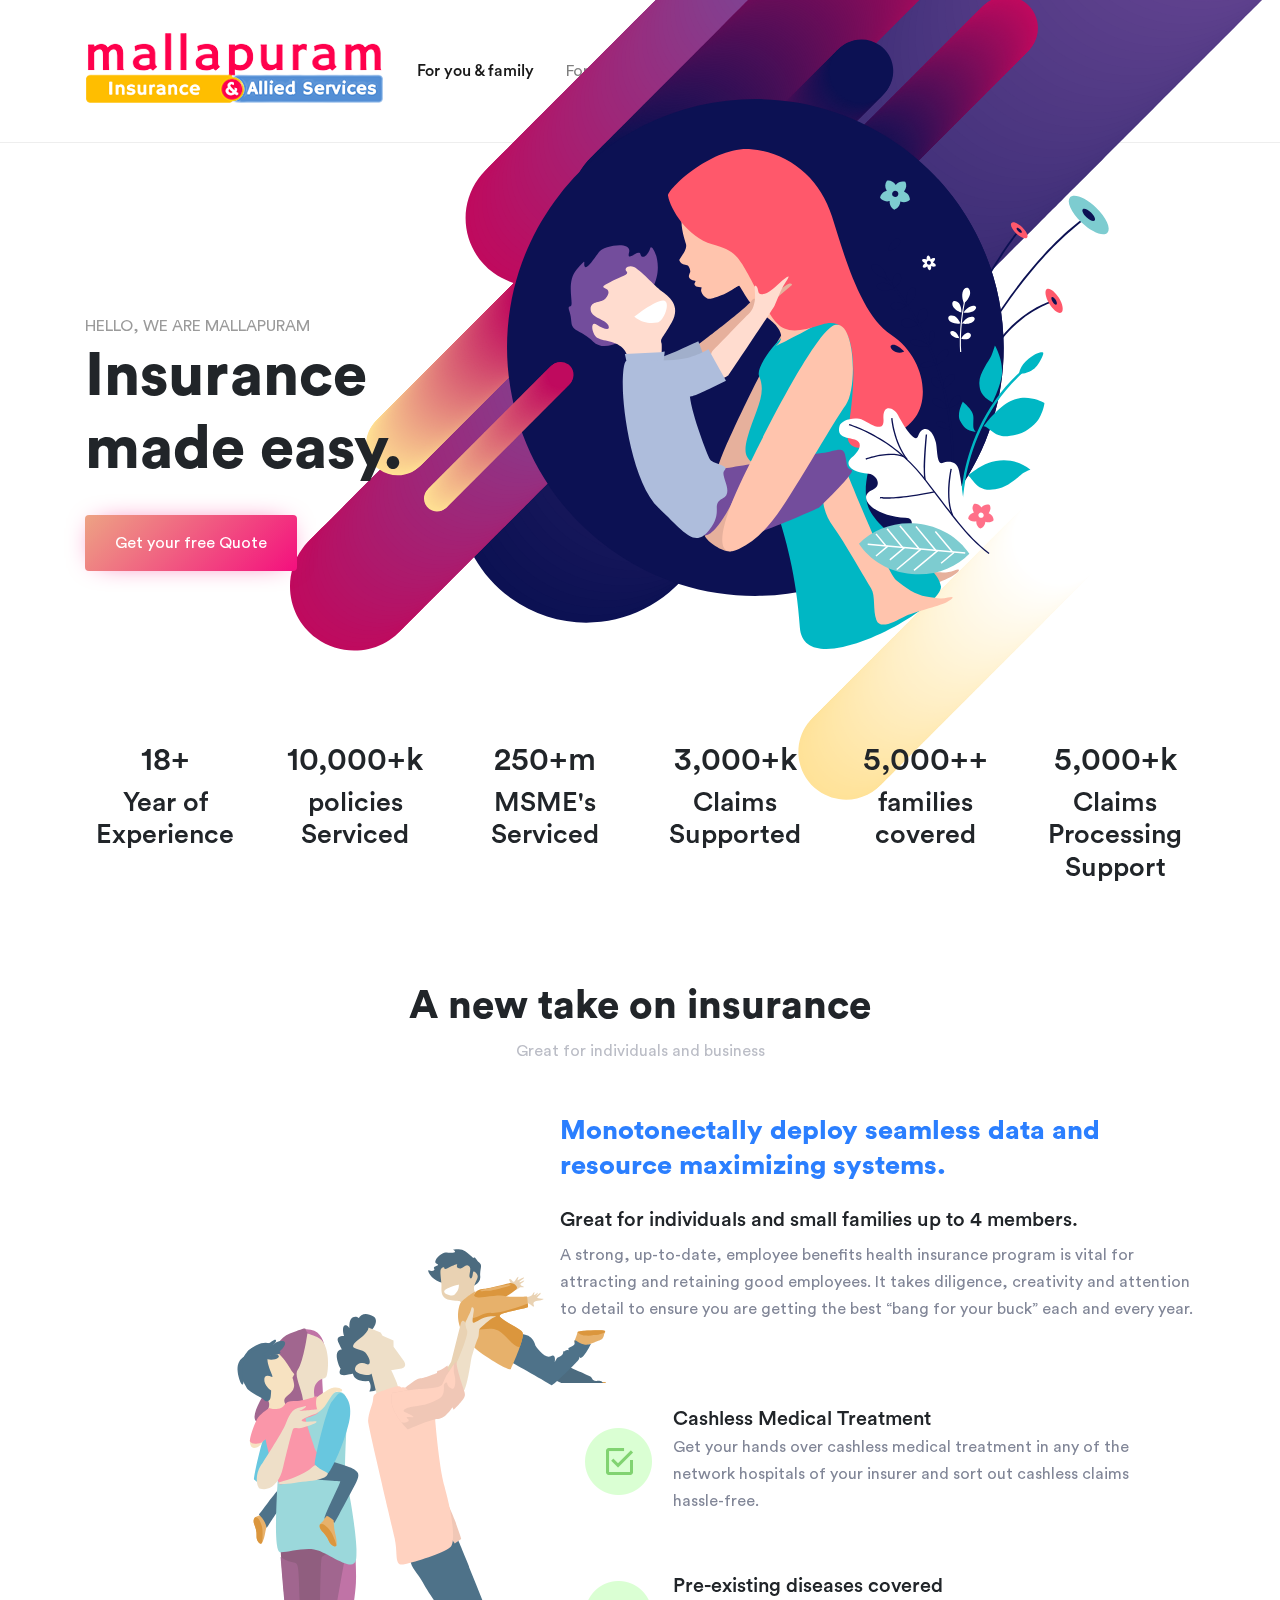
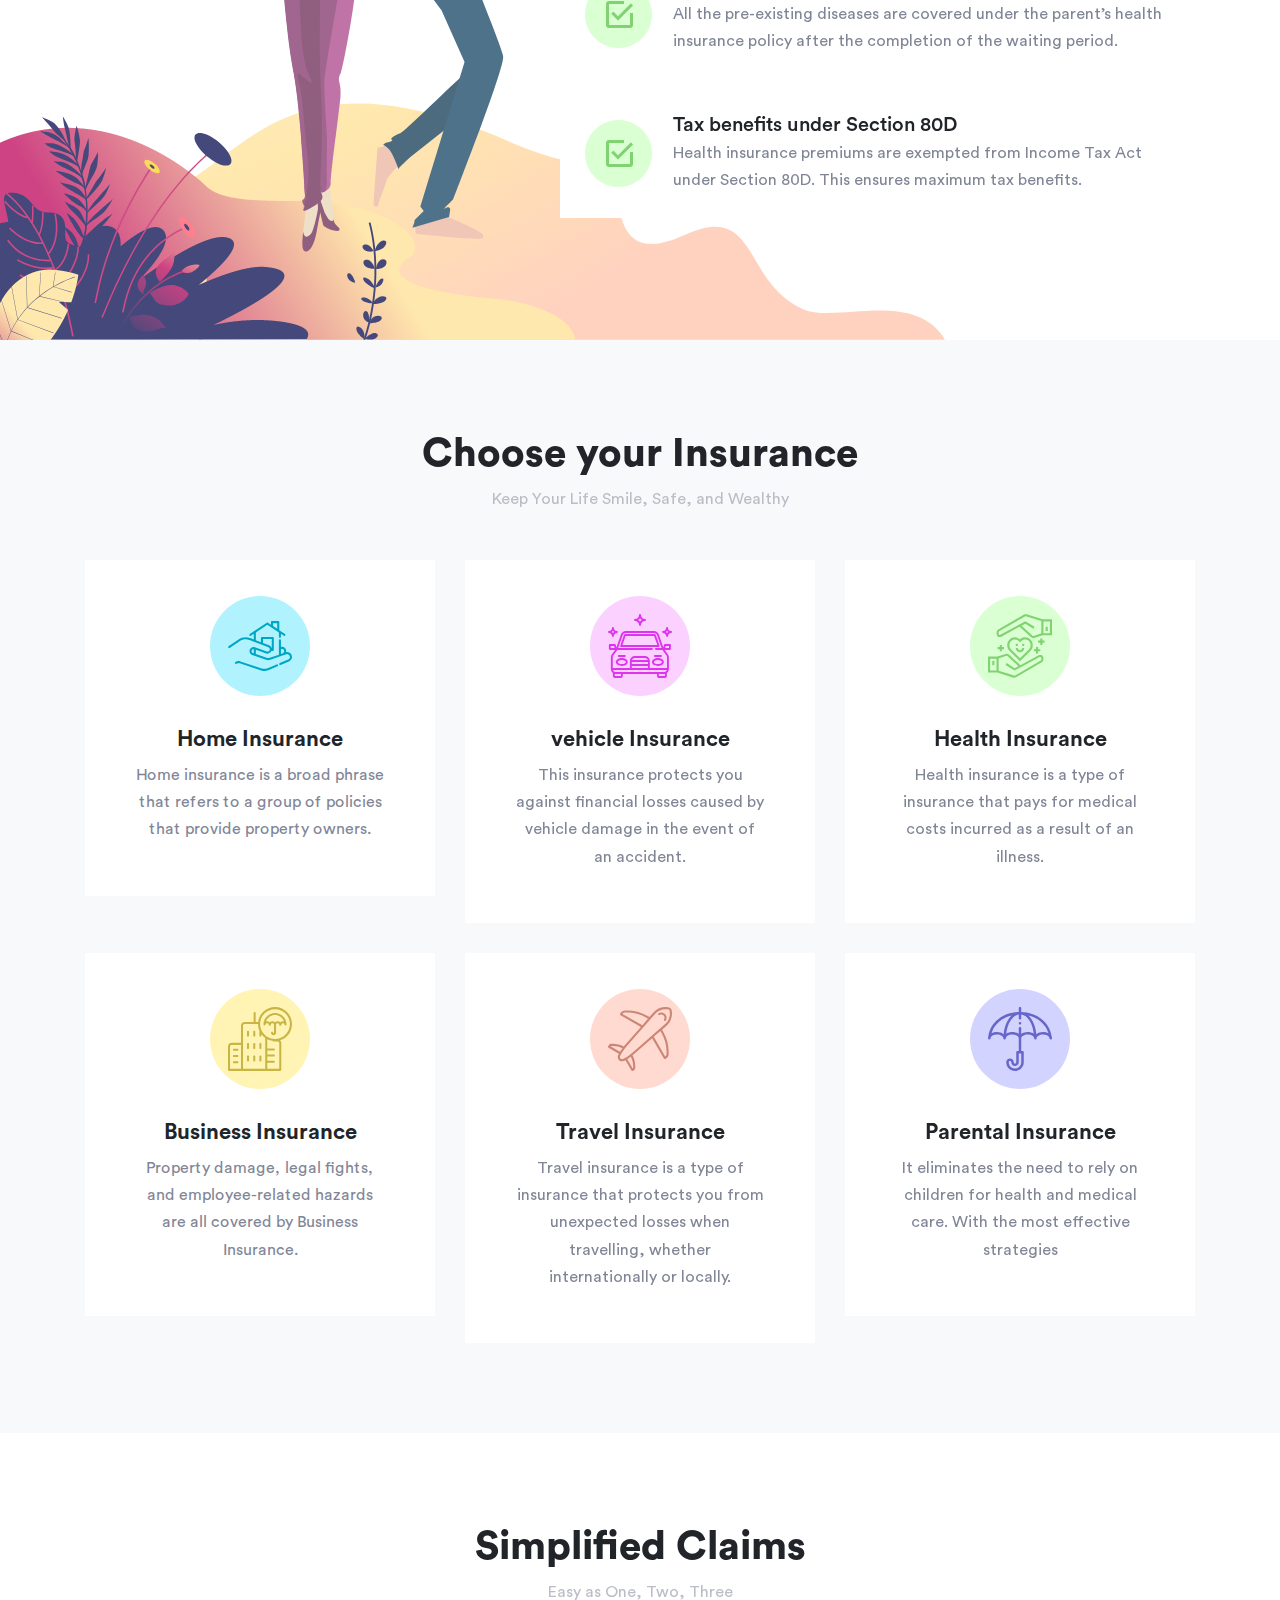
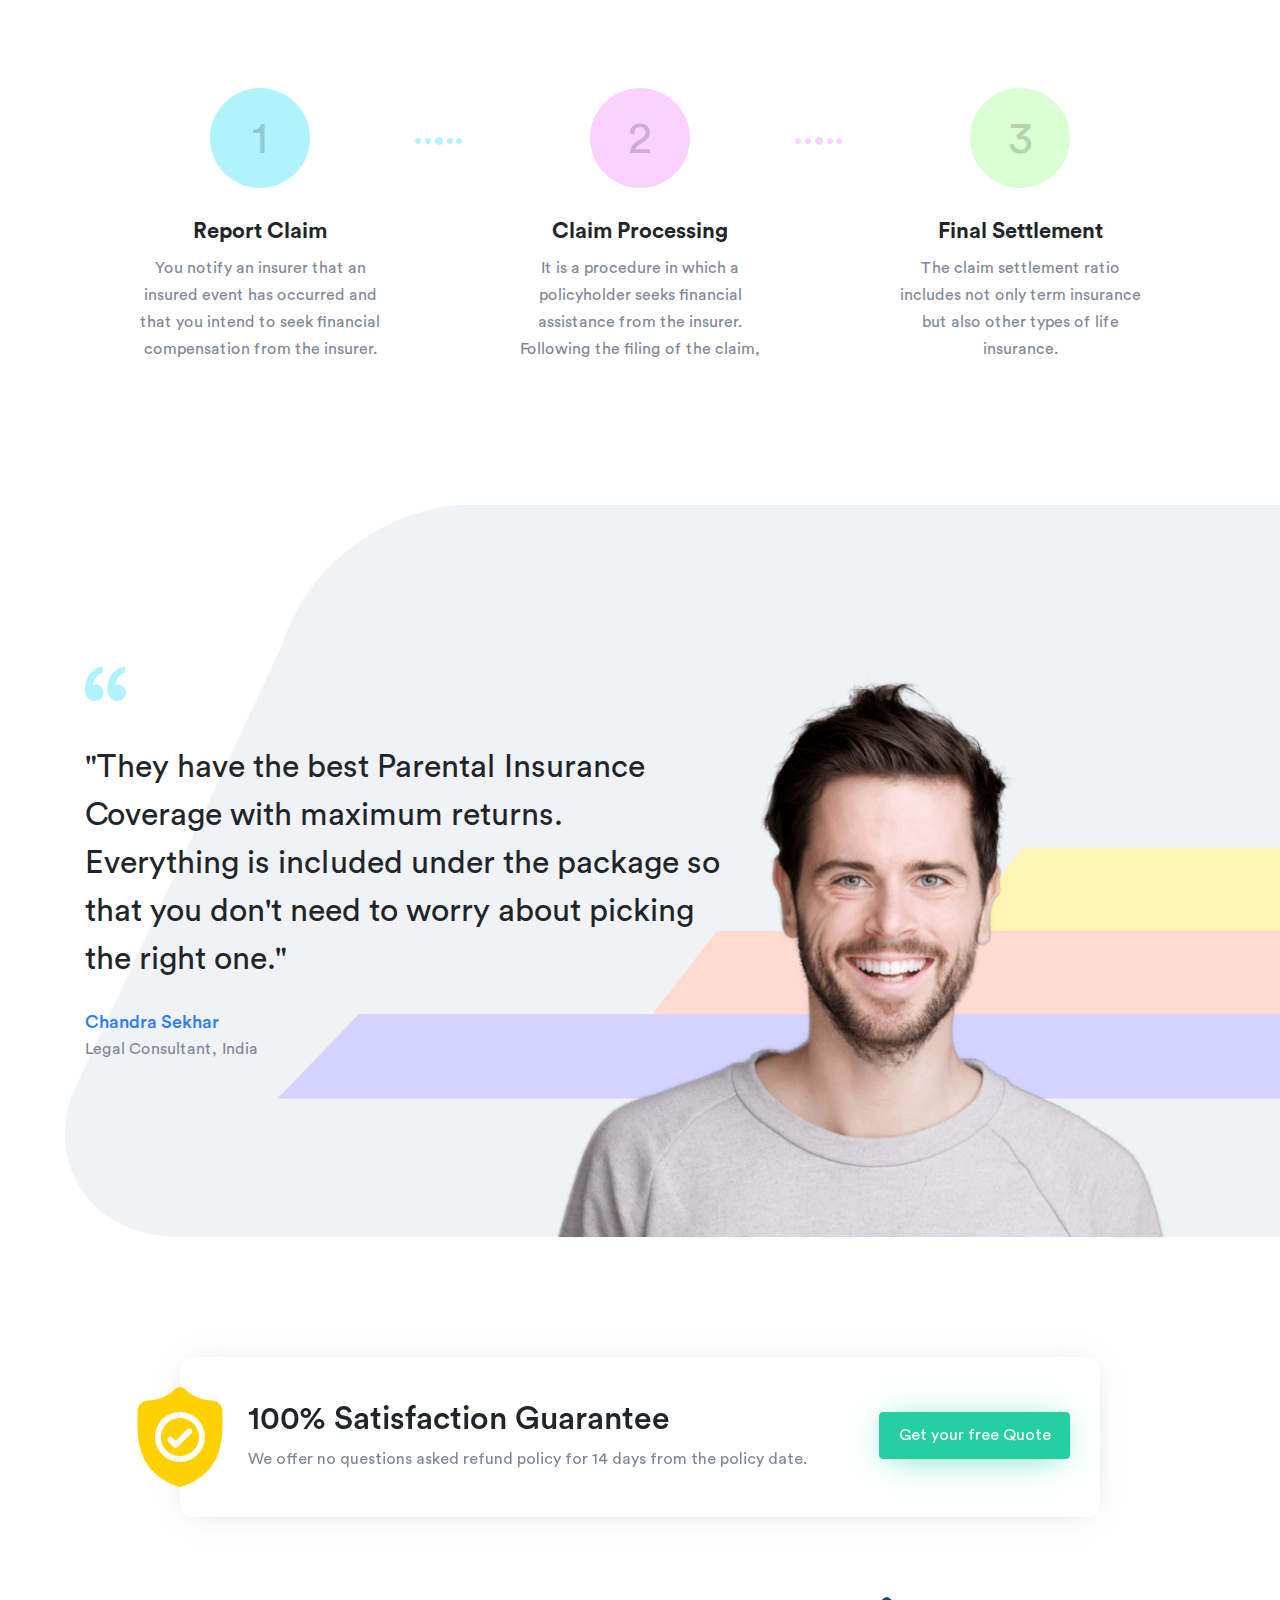
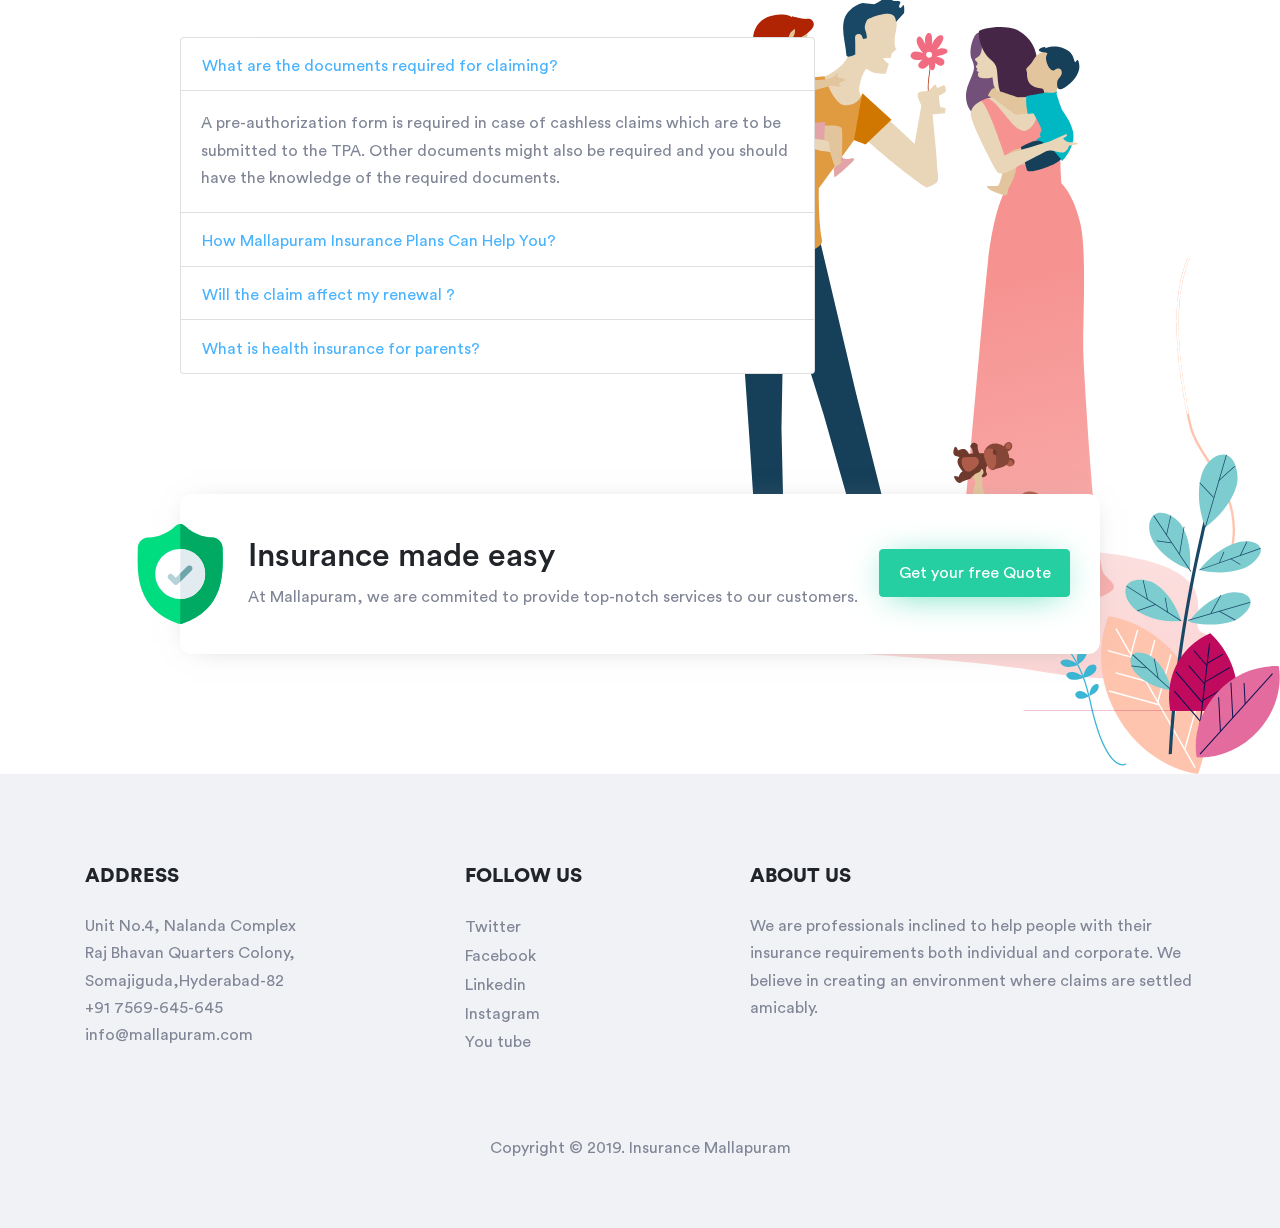
==== commit 3e218757: "change the index file" ====
--- a/index.html
+++ b/index.html
@@ -126,6 +126,53 @@
                 </div>
             </div>
         </div>
+
+        <div class="container">
+            <div class="row text-center">
+                <div class="col-lg-2 col-md-3 wow fadeInUp mb-sm-30" data-wow-delay="0s">
+                    <div class="de_count">
+                        <h3><span class="timer" data-to="4500" data-speed="3000">18+</span></h3>
+                        <h5 class="id-color">Year of Experience</h5>
+                    </div>
+                </div>
+
+                <div class="col-lg-2 col-md-3 wow fadeInUp mb-sm-30" data-wow-delay=".25s">
+                    <div class="de_count">
+                        <h3><span class="timer" data-to="16" data-speed="3000">10,000+</span>k</h3>
+                        <h5 class="id-color">policies Serviced</h5>
+                    </div>
+                </div>
+
+                <div class="col-lg-2 col-md-3 wow fadeInUp mb-sm-30" data-wow-delay=".4s">
+                    <div class="de_count">
+                        <h3><span class="timer" data-to="4" data-speed="3000">250+</span>m</h3>
+                        <h5 class="id-color">MSME's Serviced</h5>
+                    </div>
+                </div>
+
+                <div class="col-lg-2 col-md-3 wow fadeInUp mb-sm-30" data-wow-delay=".6s">
+                    <div class="de_count">
+                        <h3><span class="timer" data-to="52" data-speed="3000">3,000+</span>k</h3>
+                        <h5 class="id-color">Claims Supported</h5>
+                    </div>
+                </div>
+
+                <div class="col-lg-2 col-md-3 wow fadeInUp mb-sm-30" data-wow-delay=".8s">
+                    <div class="de_count">
+                        <h3><span class="timer" data-to="100" data-speed="3000">5,000+</span>+</h3>
+                        <h5 class="id-color">families covered</h5>
+                    </div>
+                </div>
+
+                <div class="col-lg-2 col-md-3 wow fadeInUp mb-sm-30" data-wow-delay="1s">
+                    <div class="de_count">
+                        <h3><span class="timer" data-to="2" data-speed="3000">5,000+</span>k</h3>
+                        <h5 class="id-color">Claims Processing Support</h5>
+                    </div>
+                </div>
+            </div>
+        </div>
+    </section>
         <!--  // Contact Modal -->
         <!--==================== NEW INSURANCE ====================-->
         <div class="space bg-image">
--- a/css/style.css
+++ b/css/style.css
@@ -215,6 +215,9 @@
   .navbar-light .navbar-toggler:focus {
     outline: none; }
 
+    
+
+
 /* ==========================================================================
    NEW INSURANCE
    ========================================================================== */
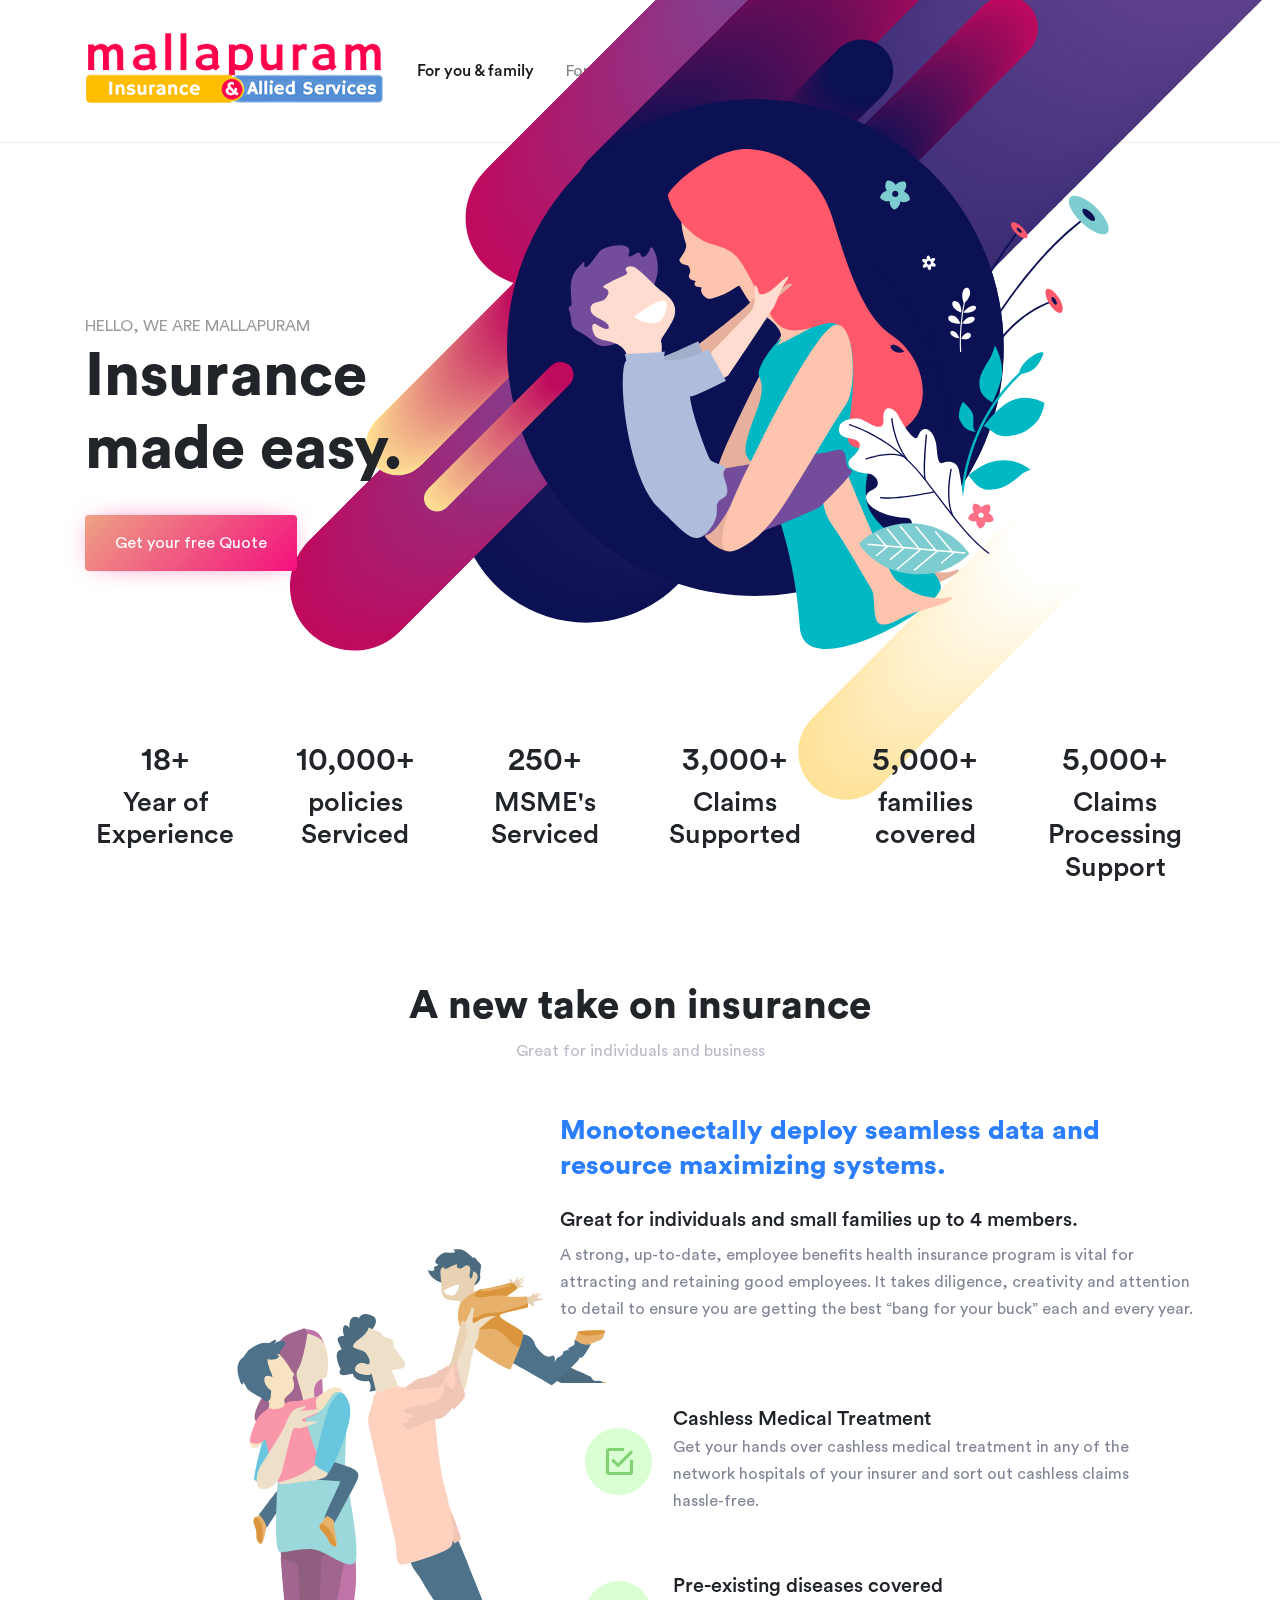
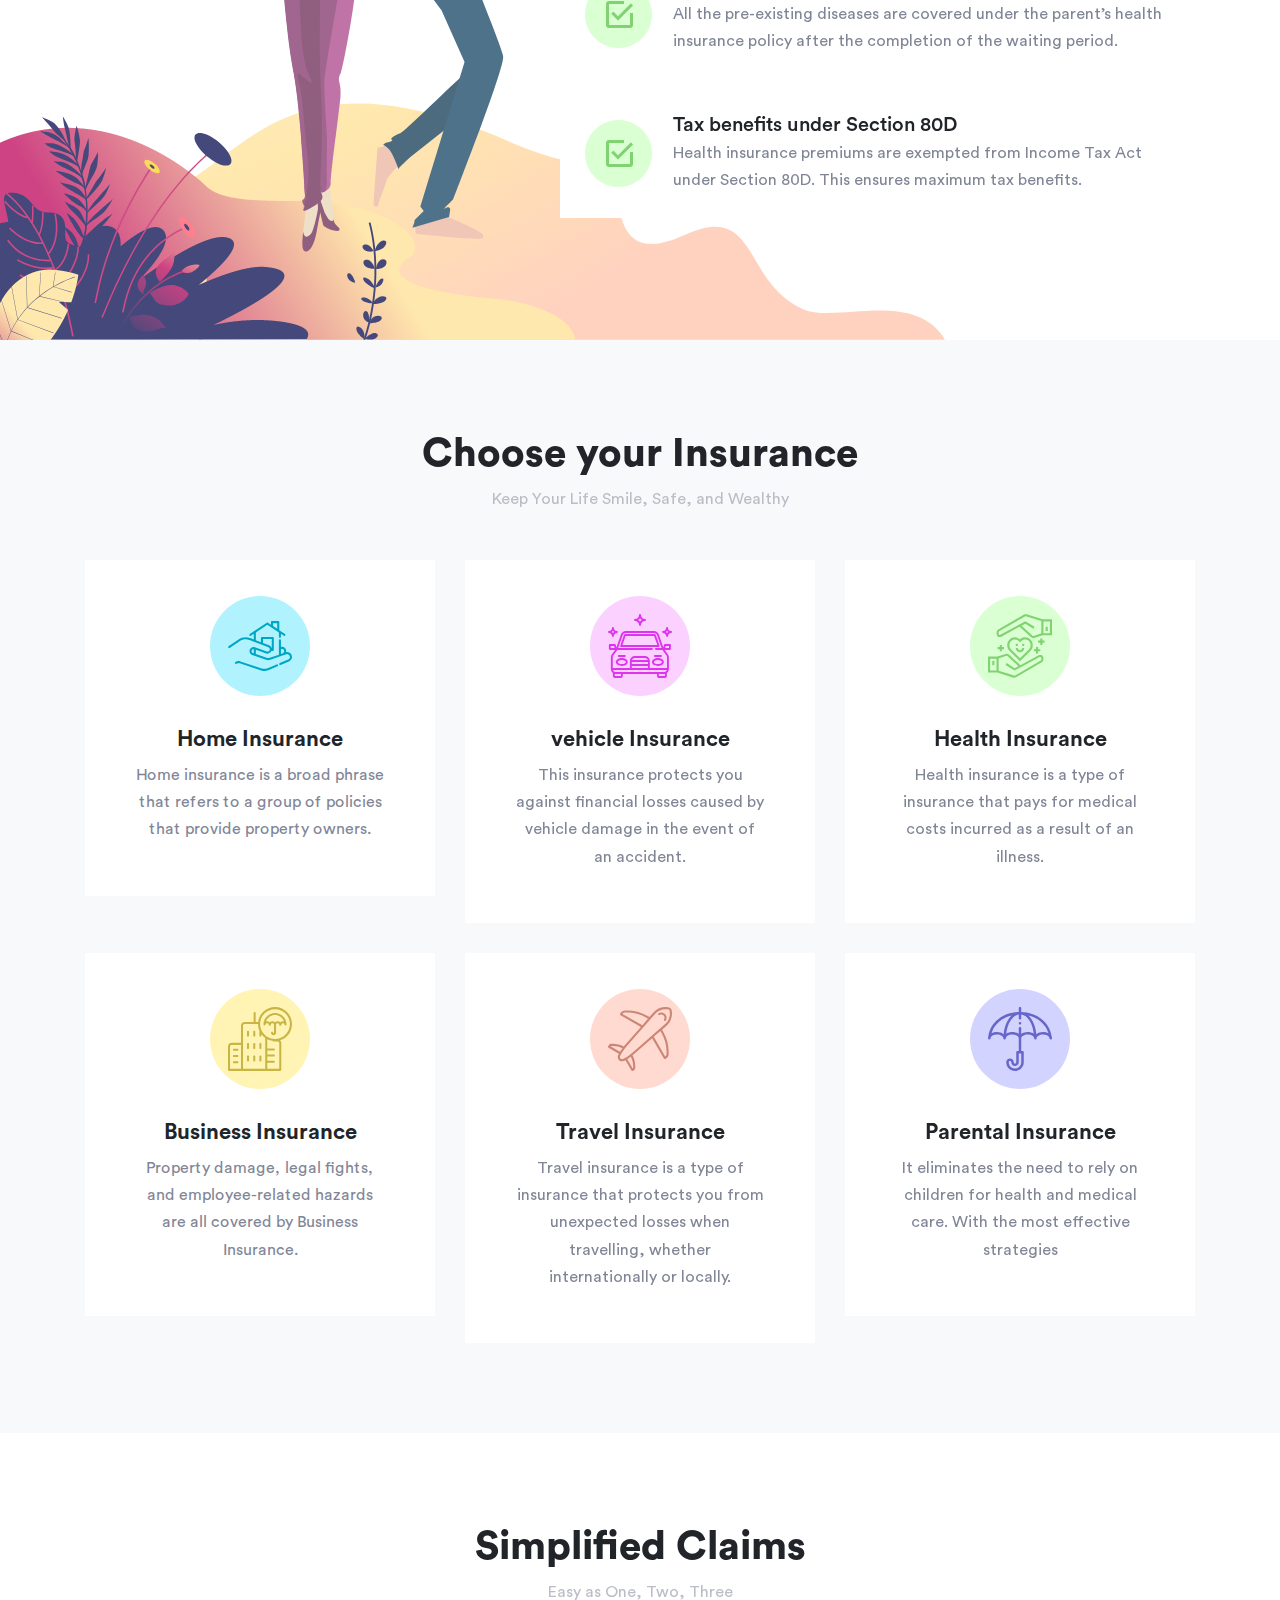
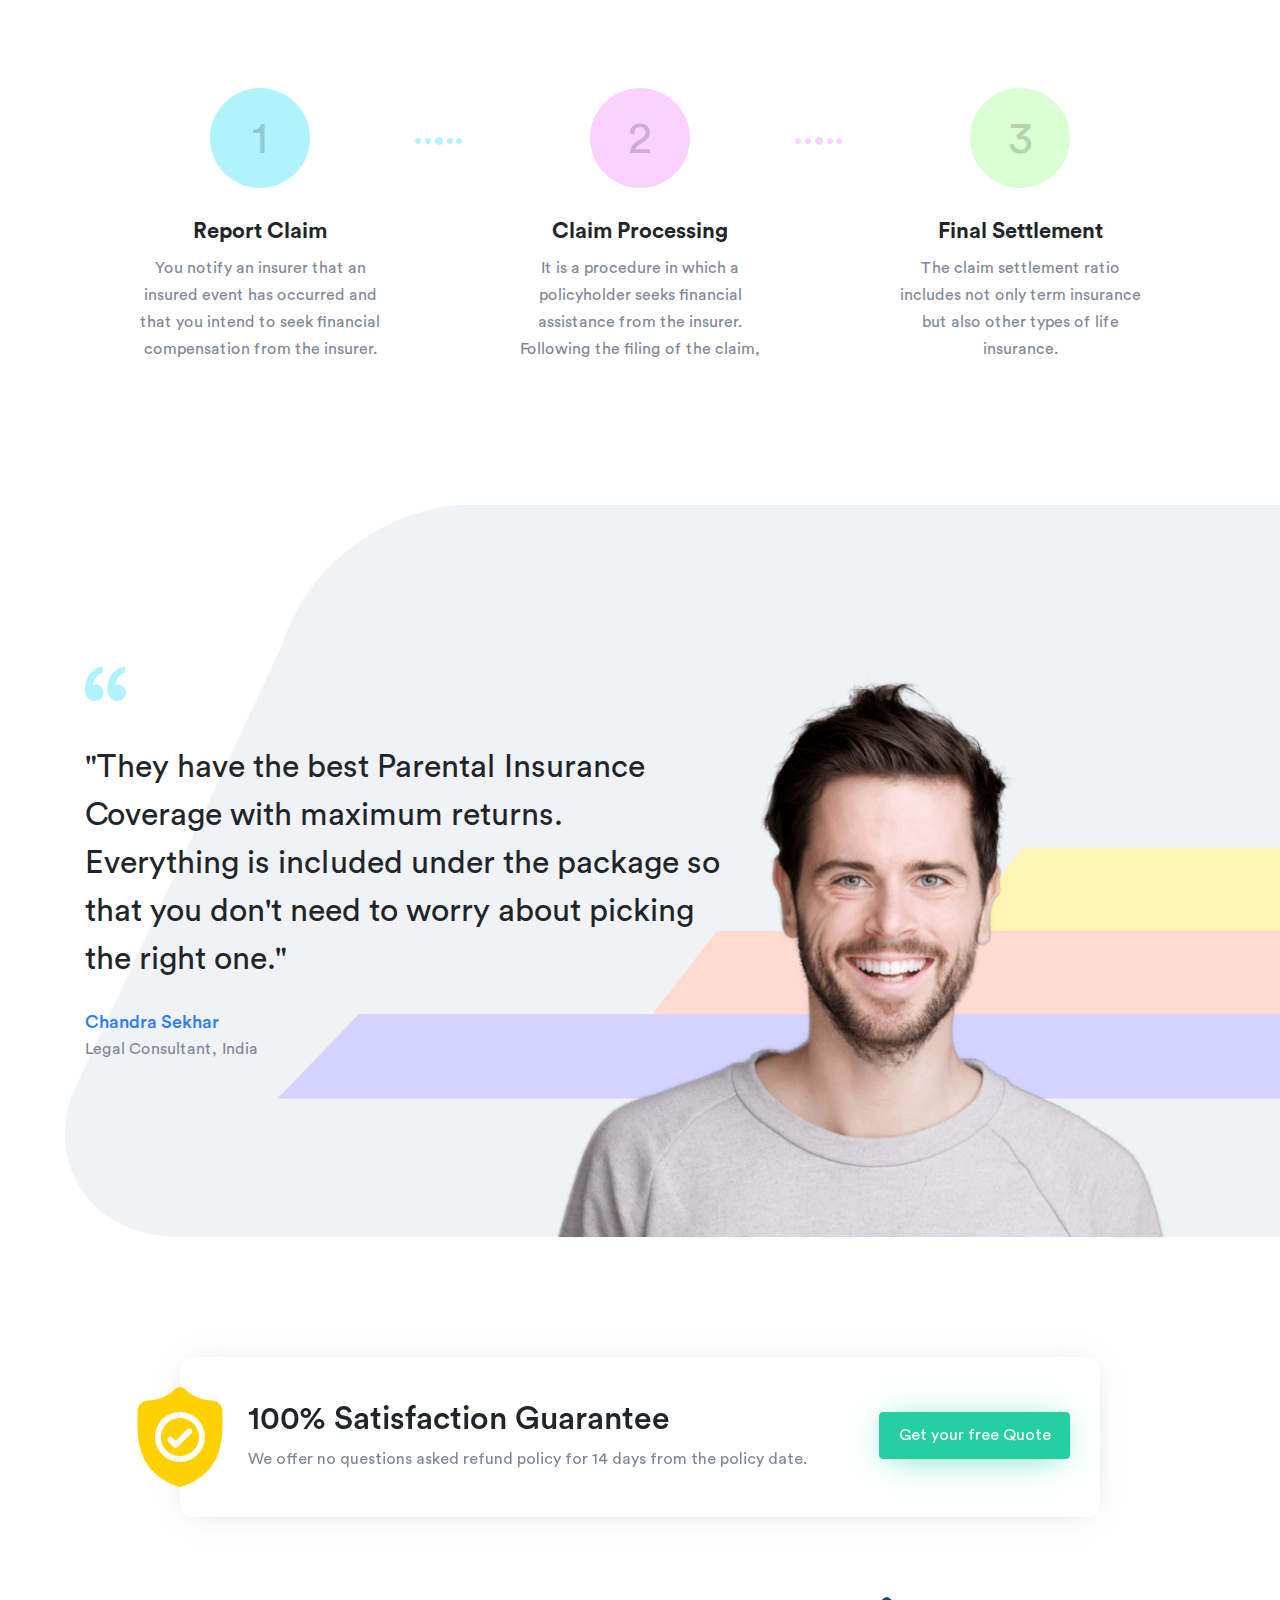
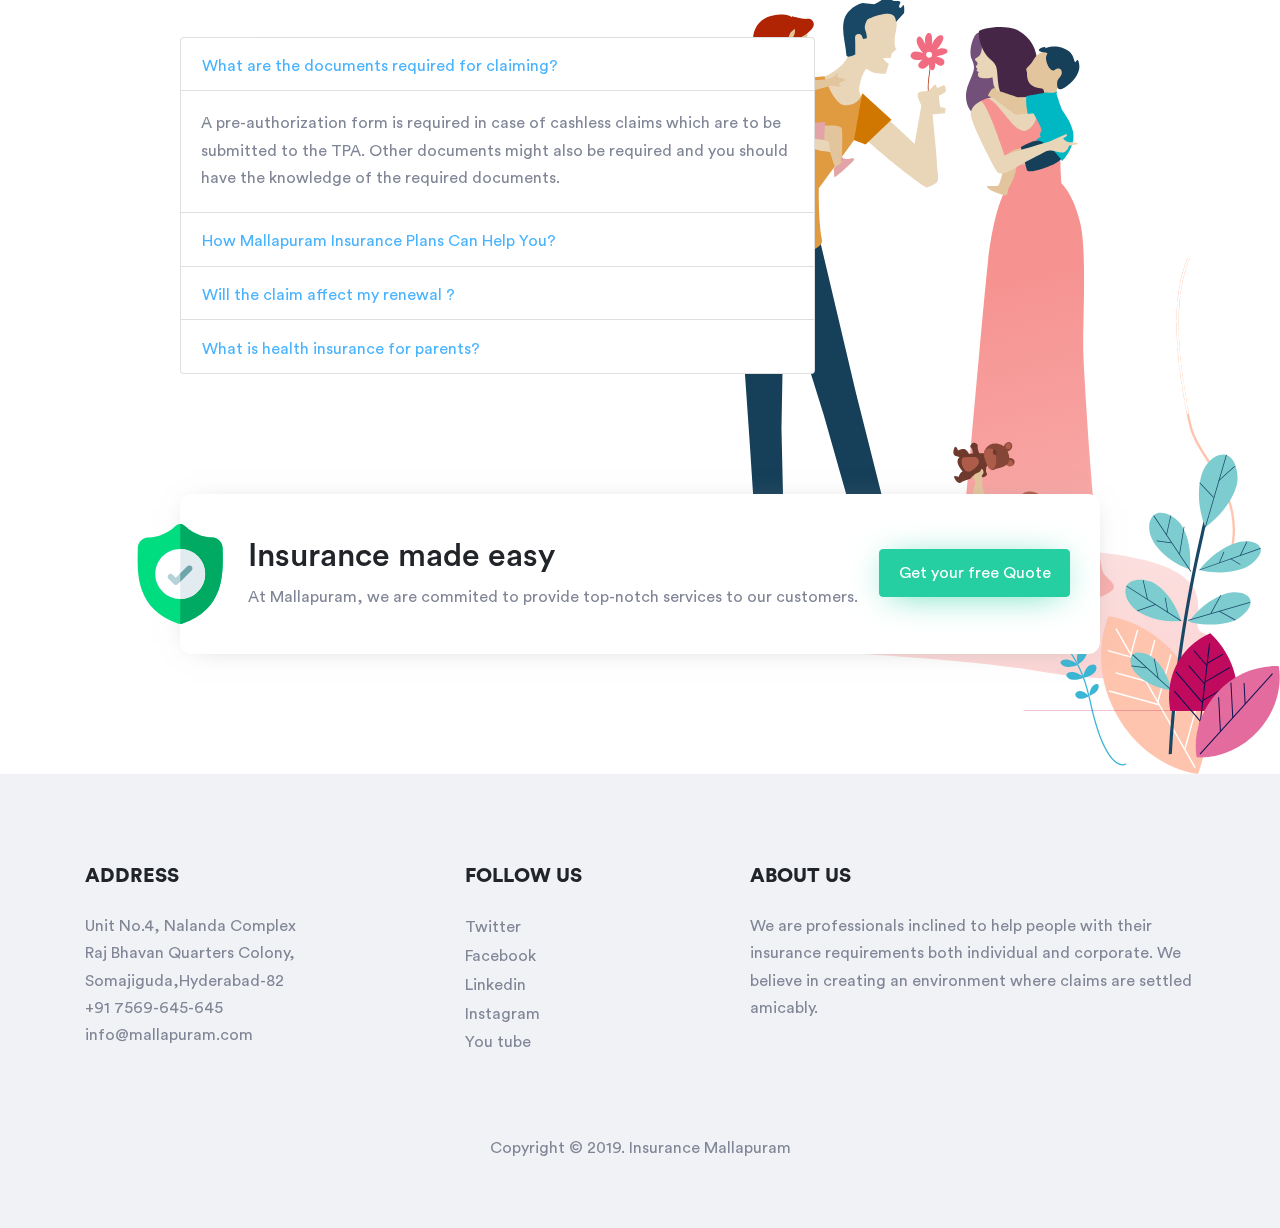
==== commit 9e4343c1: "change the icon" ====
--- a/index.html
+++ b/index.html
@@ -138,35 +138,35 @@
 
                 <div class="col-lg-2 col-md-3 wow fadeInUp mb-sm-30" data-wow-delay=".25s">
                     <div class="de_count">
-                        <h3><span class="timer" data-to="16" data-speed="3000">10,000+</span>k</h3>
+                        <h3><span class="timer" data-to="16" data-speed="3000">10,000+</span></h3>
                         <h5 class="id-color">policies Serviced</h5>
                     </div>
                 </div>
 
                 <div class="col-lg-2 col-md-3 wow fadeInUp mb-sm-30" data-wow-delay=".4s">
                     <div class="de_count">
-                        <h3><span class="timer" data-to="4" data-speed="3000">250+</span>m</h3>
+                        <h3><span class="timer" data-to="4" data-speed="3000">250+</span></h3>
                         <h5 class="id-color">MSME's Serviced</h5>
                     </div>
                 </div>
 
                 <div class="col-lg-2 col-md-3 wow fadeInUp mb-sm-30" data-wow-delay=".6s">
                     <div class="de_count">
-                        <h3><span class="timer" data-to="52" data-speed="3000">3,000+</span>k</h3>
+                        <h3><span class="timer" data-to="52" data-speed="3000">3,000+</span></h3>
                         <h5 class="id-color">Claims Supported</h5>
                     </div>
                 </div>
 
                 <div class="col-lg-2 col-md-3 wow fadeInUp mb-sm-30" data-wow-delay=".8s">
                     <div class="de_count">
-                        <h3><span class="timer" data-to="100" data-speed="3000">5,000+</span>+</h3>
+                        <h3><span class="timer" data-to="100" data-speed="3000">5,000+</span></h3>
                         <h5 class="id-color">families covered</h5>
                     </div>
                 </div>
 
                 <div class="col-lg-2 col-md-3 wow fadeInUp mb-sm-30" data-wow-delay="1s">
                     <div class="de_count">
-                        <h3><span class="timer" data-to="2" data-speed="3000">5,000+</span>k</h3>
+                        <h3><span class="timer" data-to="2" data-speed="3000">5,000+</span></h3>
                         <h5 class="id-color">Claims Processing Support</h5>
                     </div>
                 </div>
